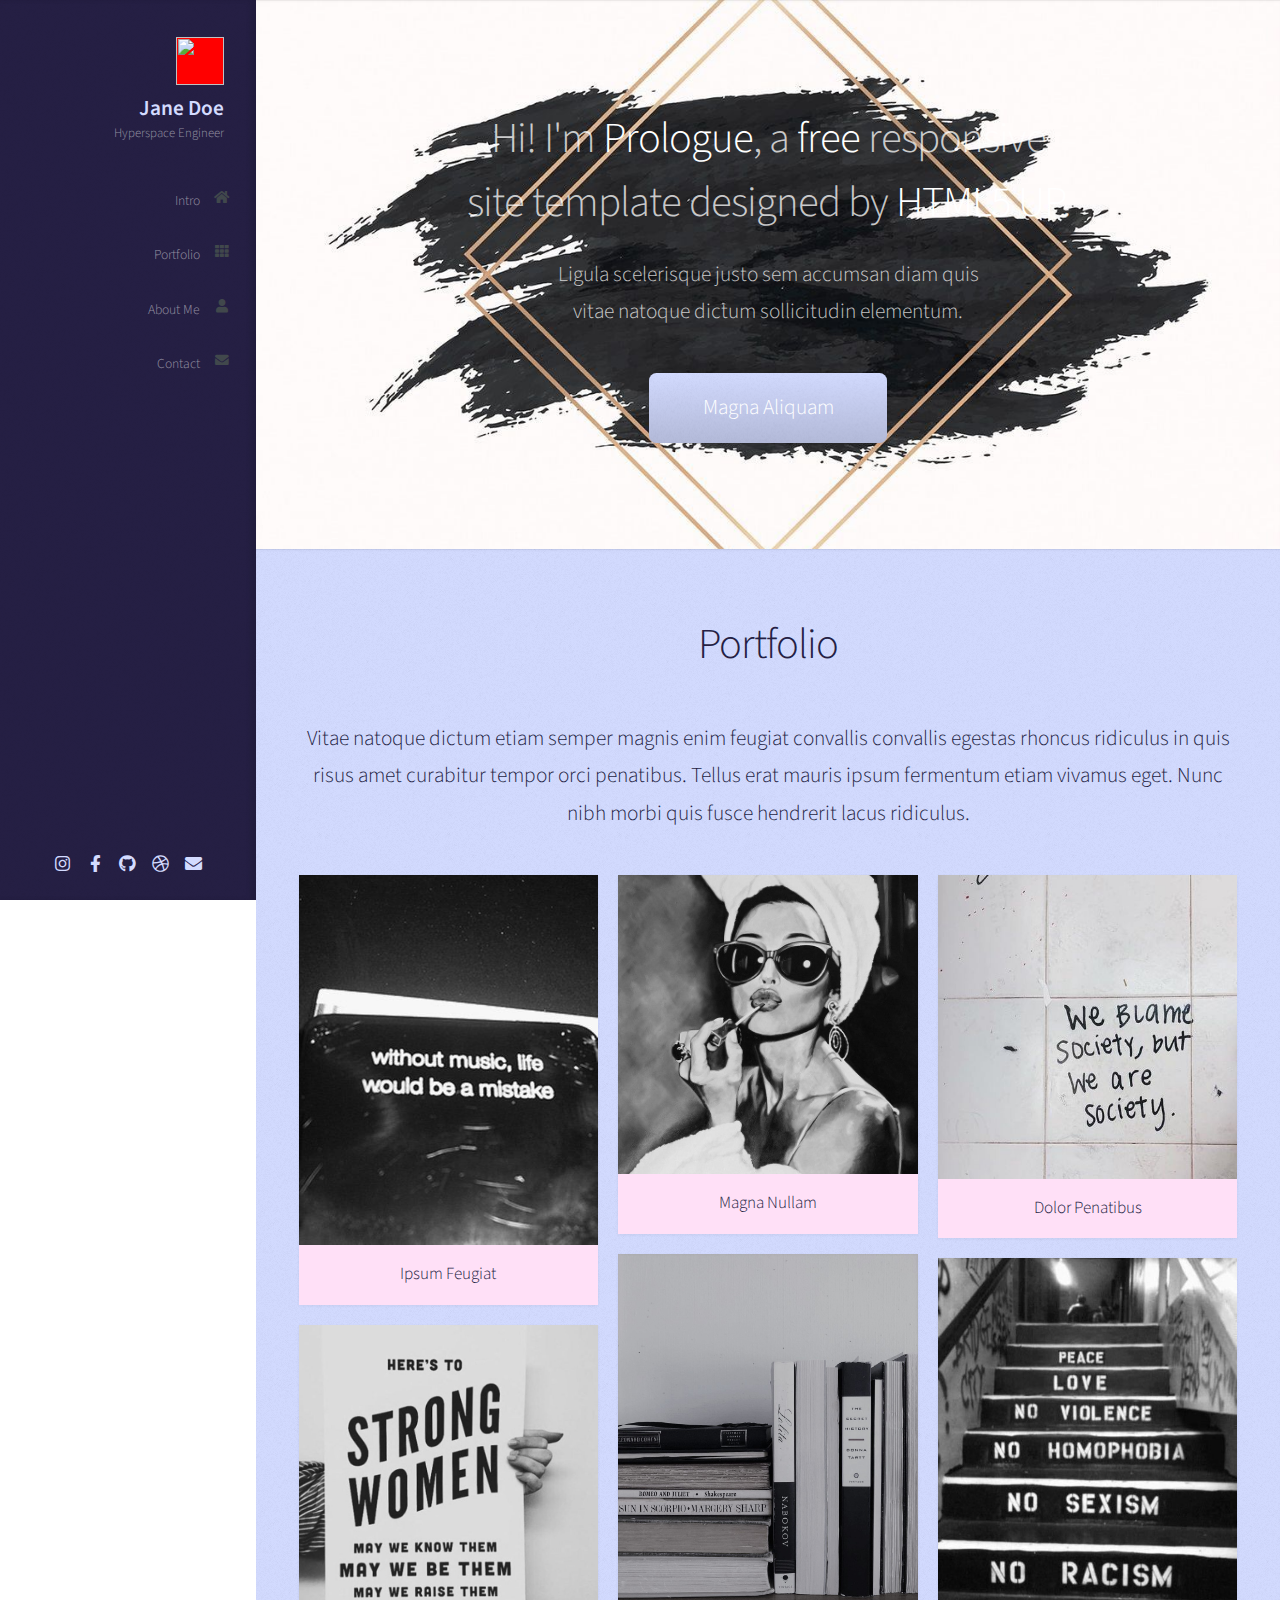
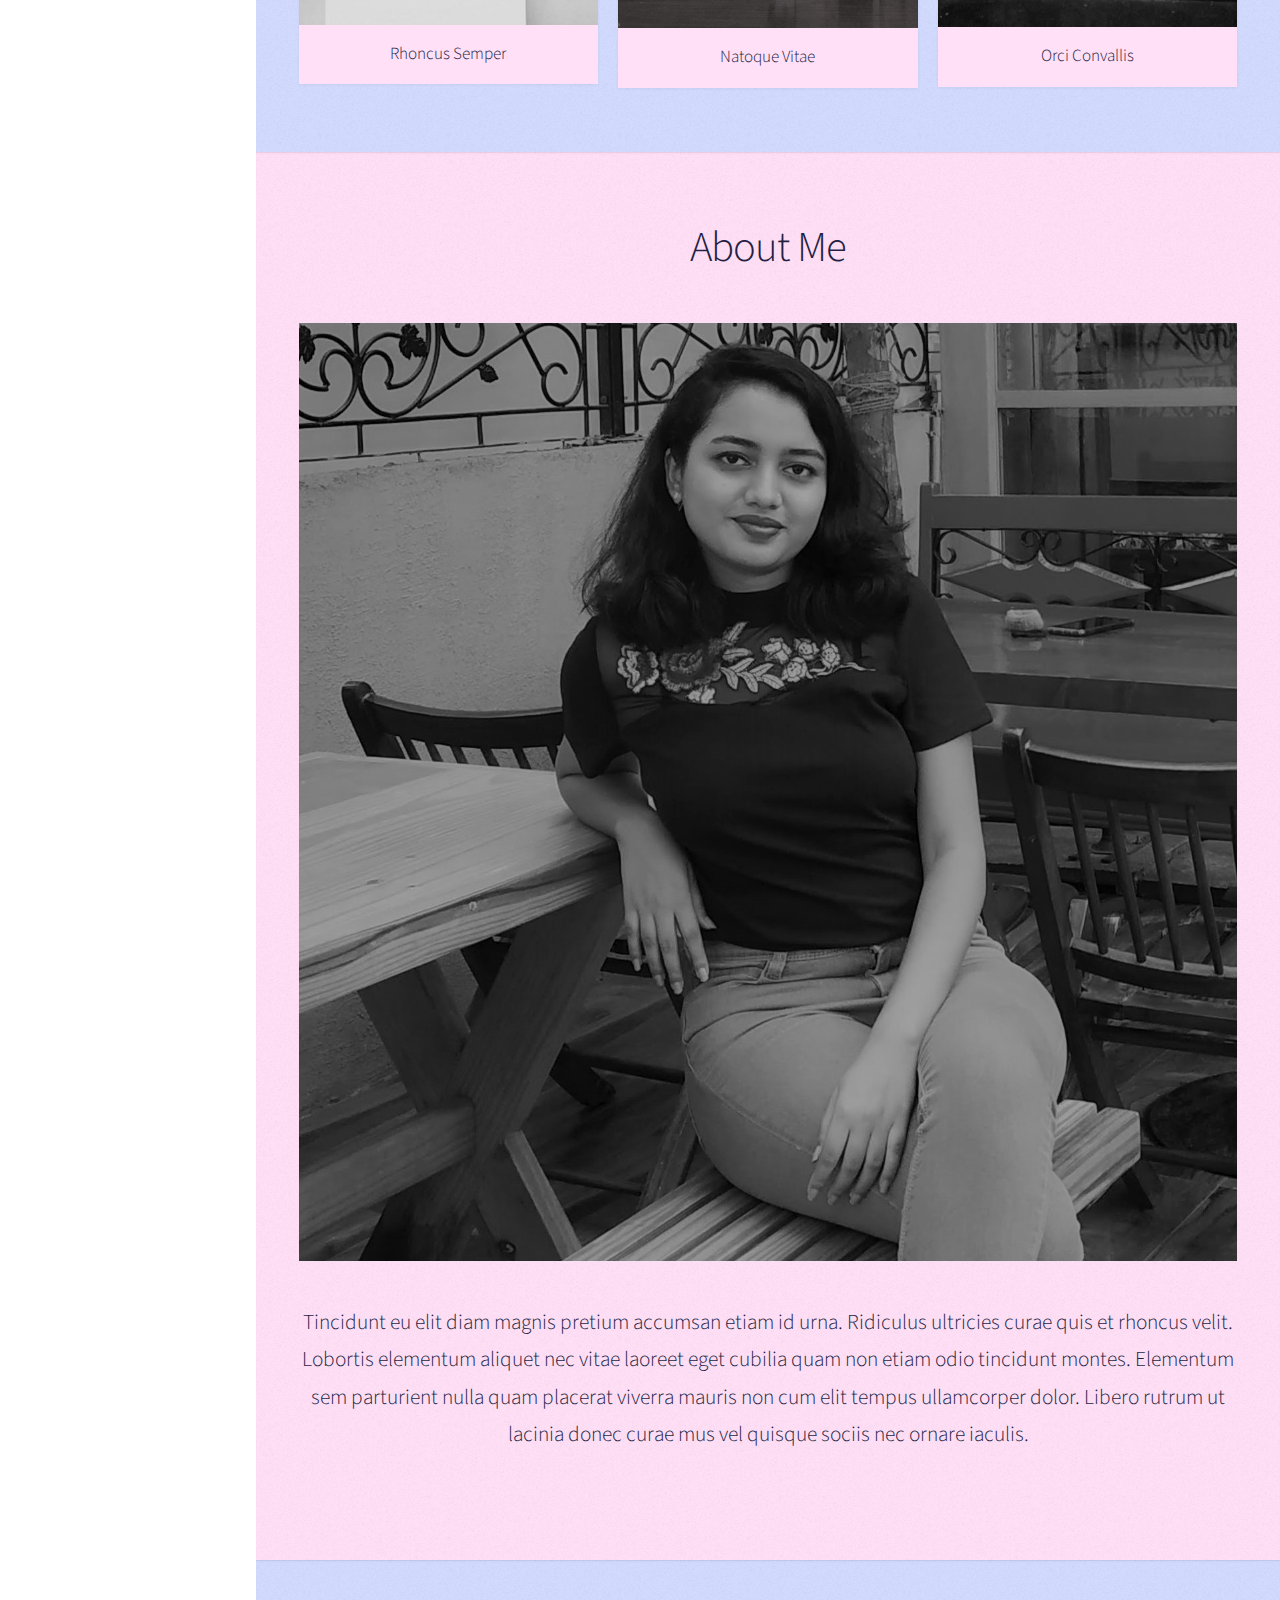
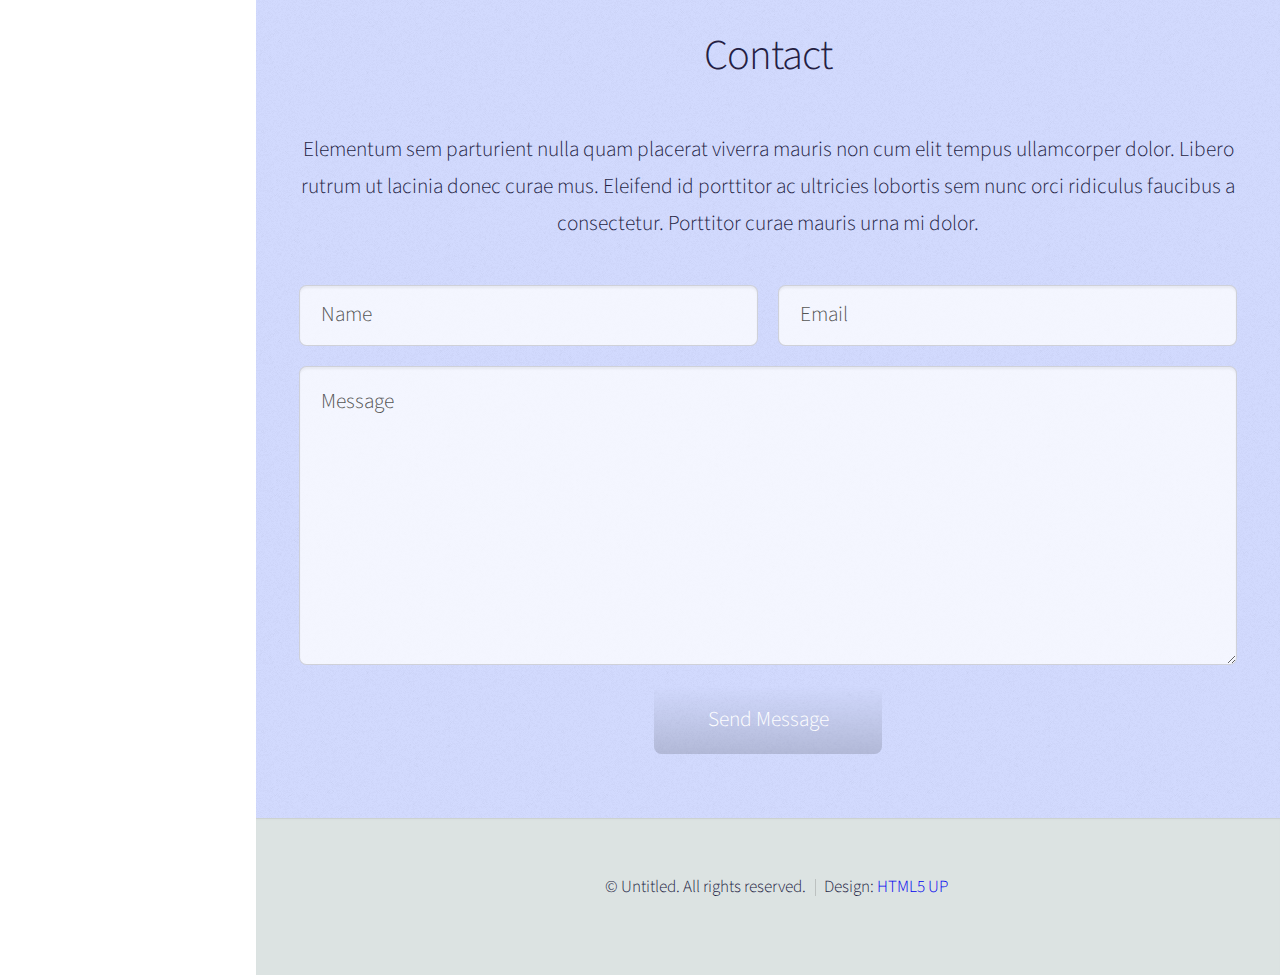
==== index.html @ 2d0b9a4b "first commit" ====
<!DOCTYPE HTML>
<!--
	Prologue by HTML5 UP
	html5up.net | @ajlkn
	Free for personal and commercial use under the CCA 3.0 license (html5up.net/license)
-->
<html>
	<head>
		<title>Prologue by HTML5 UP</title>
		<meta charset="utf-8" />
		<meta name="viewport" content="width=device-width, initial-scale=1, user-scalable=no" />
		<link rel="stylesheet" href="assets/css/main.css" />
	</head>
	<body class="is-preload">

		<!-- Header -->
			<div id="header">

				<div class="top">

					<!-- Logo -->
						<div id="logo">
							<span class="image avatar48"><img src="images/avatar.jpg" alt="" /></span>
							<h1 id="title">Jane Doe</h1>
							<p>Hyperspace Engineer</p>
						</div>

					<!-- Nav -->
						<nav id="nav">
							<ul>
								<li><a href="#top" id="top-link"><span class="icon solid fa-home">Intro</span></a></li>
								<li><a href="#portfolio" id="portfolio-link"><span class="icon solid fa-th">Portfolio</span></a></li>
								<li><a href="#about" id="about-link"><span class="icon solid fa-user">About Me</span></a></li>
								<li><a href="#contact" id="contact-link"><span class="icon solid fa-envelope">Contact</span></a></li>
							</ul>
						</nav>

				</div>

				<div class="bottom">

					<!-- Social Icons -->
						<ul class="icons">
							<li><a href="#" class="icon brands fa-instagram"><span class="label">Instagram</span></a></li>
							<li><a href="#" class="icon brands fa-facebook-f"><span class="label">Facebook</span></a></li>
							<li><a href="#" class="icon brands fa-github"><span class="label">Github</span></a></li>
							<li><a href="#" class="icon brands fa-dribbble"><span class="label">Dribbble</span></a></li>
							<li><a href="#" class="icon solid fa-envelope"><span class="label">Email</span></a></li>
						</ul>

				</div>

			</div>

		<!-- Main -->
			<div id="main">

				<!-- Intro -->
					<section id="top" class="one dark cover">
						<div class="container">

							<header>
								<h2 class="alt">Hi! I'm <strong>Prologue</strong>, a <a href="http://html5up.net/license">free</a> responsive<br />
								site template designed by <a href="http://html5up.net">HTML5 UP</a>.</h2>
								<p>Ligula scelerisque justo sem accumsan diam quis<br />
								vitae natoque dictum sollicitudin elementum.</p>
							</header>

							<footer>
								<a href="#portfolio" class="button scrolly">Magna Aliquam</a>
							</footer>

						</div>
					</section>

				<!-- Portfolio -->
					<section id="portfolio" class="two">
						<div class="container">

							<header>
								<h2>Portfolio</h2>
							</header>

							<p>Vitae natoque dictum etiam semper magnis enim feugiat convallis convallis
							egestas rhoncus ridiculus in quis risus amet curabitur tempor orci penatibus.
							Tellus erat mauris ipsum fermentum etiam vivamus eget. Nunc nibh morbi quis
							fusce hendrerit lacus ridiculus.</p>

							<div class="row">
								<div class="col-4 col-12-mobile">
									<article class="item">
										<a href="#" class="image fit"><img src="images/pic02.jpg" alt="" /></a>
										<header>
											<h3>Ipsum Feugiat</h3>
										</header>
									</article>
									<article class="item">
										<a href="#" class="image fit"><img src="images/pic03.jpg" alt="" /></a>
										<header>
											<h3>Rhoncus Semper</h3>
										</header>
									</article>
								</div>
								<div class="col-4 col-12-mobile">
									<article class="item">
										<a href="#" class="image fit"><img src="images/pic04.jpg" alt="" /></a>
										<header>
											<h3>Magna Nullam</h3>
										</header>
									</article>
									<article class="item">
										<a href="#" class="image fit"><img src="images/pic05.jpg" alt="" /></a>
										<header>
											<h3>Natoque Vitae</h3>
										</header>
									</article>
								</div>
								<div class="col-4 col-12-mobile">
									<article class="item">
										<a href="#" class="image fit"><img src="images/pic06.jpg" alt="" /></a>
										<header>
											<h3>Dolor Penatibus</h3>
										</header>
									</article>
									<article class="item">
										<a href="#" class="image fit"><img src="images/pic07.jpg" alt="" /></a>
										<header>
											<h3>Orci Convallis</h3>
										</header>
									</article>
								</div>
							</div>

						</div>
					</section>

				<!-- About Me -->
					<section id="about" class="three">
						<div class="container">

							<header>
								<h2>About Me</h2>
							</header>

							<a href="#" class="image featured"><img src="images/pic08.jpg" alt="" /></a>

							<p>Tincidunt eu elit diam magnis pretium accumsan etiam id urna. Ridiculus
							ultricies curae quis et rhoncus velit. Lobortis elementum aliquet nec vitae
							laoreet eget cubilia quam non etiam odio tincidunt montes. Elementum sem
							parturient nulla quam placerat viverra mauris non cum elit tempus ullamcorper
							dolor. Libero rutrum ut lacinia donec curae mus vel quisque sociis nec
							ornare iaculis.</p>

						</div>
					</section>

				<!-- Contact -->
					<section id="contact" class="four">
						<div class="container">

							<header>
								<h2>Contact</h2>
							</header>

							<p>Elementum sem parturient nulla quam placerat viverra
							mauris non cum elit tempus ullamcorper dolor. Libero rutrum ut lacinia
							donec curae mus. Eleifend id porttitor ac ultricies lobortis sem nunc
							orci ridiculus faucibus a consectetur. Porttitor curae mauris urna mi dolor.</p>

							<form method="post" action="#">
								<div class="row">
									<div class="col-6 col-12-mobile"><input type="text" name="name" placeholder="Name" /></div>
									<div class="col-6 col-12-mobile"><input type="text" name="email" placeholder="Email" /></div>
									<div class="col-12">
										<textarea name="message" placeholder="Message"></textarea>
									</div>
									<div class="col-12">
										<input type="submit" value="Send Message" />
									</div>
								</div>
							</form>

						</div>
					</section>

			</div>

		<!-- Footer -->
			<div id="footer">

				<!-- Copyright -->
					<ul class="copyright">
						<li>&copy; Untitled. All rights reserved.</li><li>Design: <a href="http://html5up.net">HTML5 UP</a></li>
					</ul>

			</div>

		<!-- Scripts -->
			<script src="assets/js/jquery.min.js"></script>
			<script src="assets/js/jquery.scrolly.min.js"></script>
			<script src="assets/js/jquery.scrollex.min.js"></script>
			<script src="assets/js/browser.min.js"></script>
			<script src="assets/js/breakpoints.min.js"></script>
			<script src="assets/js/util.js"></script>
			<script src="assets/js/main.js"></script>

	</body>
</html>
---- assets/css/main.css ----
@import url("fontawesome-all.min.css");
@import url("https://fonts.googleapis.com/css?family=Source+Sans+Pro:300,300italic,400,600");
html, body, div, span, applet, object, iframe, h1, h2, h3, h4, h5, h6, p, blockquote, pre, a, abbr, acronym, address, big, cite, code, del, dfn, em, img, ins, kbd, q, s, samp, small, strike, strong, sub, sup, tt, var, b, u, i, center, dl, dt, dd, ol, ul, li, fieldset, form, label, legend, table, caption, tbody, tfoot, thead, tr, th, td, article, aside, canvas, details, embed, figure, figcaption, footer, header, hgroup, menu, nav, output, ruby, section, summary, time, mark, audio, video {
	margin: 0;
	padding: 0;
	border: 0;
	font-size: 100%;
	font: inherit;
	vertical-align: baseline;
}

article, aside, details, figcaption, figure, footer, header, hgroup, menu, nav, section {
	display: block;
}

a:any-link{
	text-decoration: none;
}

body {
	line-height: 1;
}

ol, ul {
	list-style: none;
}

blockquote, q {
	quotes: none;
}

blockquote:before, blockquote:after, q:before, q:after {
	content: '';
	content: none;
}

table {
	border-collapse: collapse;
	border-spacing: 0;
}

body {
	-webkit-text-size-adjust: none;
}

mark {
	background-color: transparent;
	color: inherit;
}

input::-moz-focus-inner {
	border: 0;
	padding: 0;
}

input, select, textarea {
	-moz-appearance: none;
	-webkit-appearance: none;
	-ms-appearance: none;
	appearance: none;
}

/* Basic */

html {
	box-sizing: border-box;
}

*, *:before, *:after {
	box-sizing: inherit;
}

body {
	background: #fff;
	font-family: 'Source Sans Pro', sans-serif;
	font-size: 19pt;
	font-weight: 300;
	line-height: 1.75em;
	color: #251f44;
}

body.is-preload *, body.is-preload *:before, body.is-preload *:after {
	-moz-animation: none !important;
	-webkit-animation: none !important;
	-ms-animation: none !important;
	animation: none !important;
	-moz-transition: none !important;
	-webkit-transition: none !important;
	-ms-transition: none !important;
	transition: none !important;
}

input, textarea, select {
	font-family: 'Source Sans Pro', sans-serif;
	font-size: 19pt;
	font-weight: 300;
	line-height: 1.75em;
	color: #251f44;
}

h1, h2, h3, h4, h5, h6 {
	font-weight: 300;
	color: #251f44;
	line-height: 1.5em;
}

h1 a, h2 a, h3 a, h4 a, h5 a, h6 a{
	color: inherit;
	text-decoration: none;
}

h1 a strong, h2 a strong, h3 a strong, h4 a strong, h5 a strong, h6 a strong {
	color: #251f44;
}

h2 {
	font-size: 2em;
	letter-spacing: -1px;
}

h2.alt {
	color: #251f44;
}

h2.alt strong {
	color: #251f44;
}

h3 {
	font-size: 1.5em;
}

header {
	margin: 0 0 2em 0;
}

header>p {
	margin: 1em 0 0 0;
}

footer {
	margin: 2em 0 0 0;
}

strong, b {
	font-weight: 300;
	color: #251f44;
}

em, i {
	font-style: italic;
}


a:hover {
	color: #fe91ca;
	border-bottom-color: rgba(255, 255, 255, 0);
}

sub {
	position: relative;
	top: 0.5em;
	font-size: 0.8em;
}

sup {
	position: relative;
	top: -0.5em;
	font-size: 0.8em;
}

hr {
	border: 0;
	border-top: solid 1px #ddd;
}

blockquote {
	border-left: solid 0.5em #ddd;
	padding: 1em 0 1em 2em;
	font-style: italic;
}

p, ul, ol, dl, table {
	margin-bottom: 2em;
}

br.clear {
	clear: both;
}

/* Container */

.container {
	margin: 0 auto;
	max-width: 100%;
	width: 1400px;
}

@media screen and (min-width: 961px) and (max-width: 1880px) {
	.container {
		width: 1200px;
	}
}

@media screen and (min-width: 961px) and (max-width: 1620px) {
	.container {
		width: 960px;
	}
}

@media screen and (min-width: 961px) and (max-width: 1320px) {
	.container {
		width: 100%;
	}
}

@media screen and (max-width: 960px) {
	.container {
		width: 100%;
	}
}

@media screen and (max-width: 736px) {
	.container {
		width: 100%;
	}
}

/* Row */

.row {
	display: flex;
	flex-wrap: wrap;
	box-sizing: border-box;
	align-items: stretch;
}

.row>* {
	box-sizing: border-box;
}

.row.gtr-uniform>*> :last-child {
	margin-bottom: 0;
}

.row.aln-left {
	justify-content: flex-start;
}

.row.aln-center {
	justify-content: center;
}

.row.aln-right {
	justify-content: flex-end;
}

.row.aln-top {
	align-items: flex-start;
}

.row.aln-middle {
	align-items: center;
}

.row.aln-bottom {
	align-items: flex-end;
}

.row>.imp {
	order: -1;
}

.row>.col-1 {
	width: 8.33333%;
}

.row>.off-1 {
	margin-left: 8.33333%;
}

.row>.col-2 {
	width: 16.66667%;
}

.row>.off-2 {
	margin-left: 16.66667%;
}

.row>.col-3 {
	width: 25%;
}

.row>.off-3 {
	margin-left: 25%;
}

.row>.col-4 {
	width: 33.33333%;
}

.row>.off-4 {
	margin-left: 33.33333%;
}

.row>.col-5 {
	width: 41.66667%;
}

.row>.off-5 {
	margin-left: 41.66667%;
}

.row>.col-6 {
	width: 50%;
}

.row>.off-6 {
	margin-left: 50%;
}

.row>.col-7 {
	width: 58.33333%;
}

.row>.off-7 {
	margin-left: 58.33333%;
}

.row>.col-8 {
	width: 66.66667%;
}

.row>.off-8 {
	margin-left: 66.66667%;
}

.row>.col-9 {
	width: 75%;
}

.row>.off-9 {
	margin-left: 75%;
}

.row>.col-10 {
	width: 83.33333%;
}

.row>.off-10 {
	margin-left: 83.33333%;
}

.row>.col-11 {
	width: 91.66667%;
}

.row>.off-11 {
	margin-left: 91.66667%;
}

.row>.col-12 {
	width: 100%;
}

.row>.off-12 {
	margin-left: 100%;
}

.row.gtr-0 {
	margin-top: 0px;
	margin-left: 0px;
}

.row.gtr-0>* {
	padding: 0px 0 0 0px;
}

.row.gtr-0.gtr-uniform {
	margin-top: 0px;
}

.row.gtr-0.gtr-uniform>* {
	padding-top: 0px;
}

.row.gtr-25 {
	margin-top: -10px;
	margin-left: -10px;
}

.row.gtr-25>* {
	padding: 10px 0 0 10px;
}

.row.gtr-25.gtr-uniform {
	margin-top: -10px;
}

.row.gtr-25.gtr-uniform>* {
	padding-top: 10px;
}

.row.gtr-50 {
	margin-top: -20px;
	margin-left: -20px;
}

.row.gtr-50>* {
	padding: 20px 0 0 20px;
}

.row.gtr-50.gtr-uniform {
	margin-top: -20px;
}

.row.gtr-50.gtr-uniform>* {
	padding-top: 20px;
}

.row {
	margin-top: -40px;
	margin-left: -40px;
}

.row>* {
	padding: 40px 0 0 40px;
}

.row.gtr-uniform {
	margin-top: -40px;
}

.row.gtr-uniform>* {
	padding-top: 40px;
}

.row.gtr-150 {
	margin-top: -60px;
	margin-left: -60px;
}

.row.gtr-150>* {
	padding: 60px 0 0 60px;
}

.row.gtr-150.gtr-uniform {
	margin-top: -60px;
}

.row.gtr-150.gtr-uniform>* {
	padding-top: 60px;
}

.row.gtr-200 {
	margin-top: -80px;
	margin-left: -80px;
}

.row.gtr-200>* {
	padding: 80px 0 0 80px;
}

.row.gtr-200.gtr-uniform {
	margin-top: -80px;
}

.row.gtr-200.gtr-uniform>* {
	padding-top: 80px;
}

@media screen and (min-width: 961px) and (max-width: 1880px) {
	.row {
		display: flex;
		flex-wrap: wrap;
		box-sizing: border-box;
		align-items: stretch;
	}
	.row>* {
		box-sizing: border-box;
	}
	.row.gtr-uniform>*> :last-child {
		margin-bottom: 0;
	}
	.row.aln-left {
		justify-content: flex-start;
	}
	.row.aln-center {
		justify-content: center;
	}
	.row.aln-right {
		justify-content: flex-end;
	}
	.row.aln-top {
		align-items: flex-start;
	}
	.row.aln-middle {
		align-items: center;
	}
	.row.aln-bottom {
		align-items: flex-end;
	}
	.row>.imp-wide {
		order: -1;
	}
	.row>.col-1-wide {
		width: 8.33333%;
	}
	.row>.off-1-wide {
		margin-left: 8.33333%;
	}
	.row>.col-2-wide {
		width: 16.66667%;
	}
	.row>.off-2-wide {
		margin-left: 16.66667%;
	}
	.row>.col-3-wide {
		width: 25%;
	}
	.row>.off-3-wide {
		margin-left: 25%;
	}
	.row>.col-4-wide {
		width: 33.33333%;
	}
	.row>.off-4-wide {
		margin-left: 33.33333%;
	}
	.row>.col-5-wide {
		width: 41.66667%;
	}
	.row>.off-5-wide {
		margin-left: 41.66667%;
	}
	.row>.col-6-wide {
		width: 50%;
	}
	.row>.off-6-wide {
		margin-left: 50%;
	}
	.row>.col-7-wide {
		width: 58.33333%;
	}
	.row>.off-7-wide {
		margin-left: 58.33333%;
	}
	.row>.col-8-wide {
		width: 66.66667%;
	}
	.row>.off-8-wide {
		margin-left: 66.66667%;
	}
	.row>.col-9-wide {
		width: 75%;
	}
	.row>.off-9-wide {
		margin-left: 75%;
	}
	.row>.col-10-wide {
		width: 83.33333%;
	}
	.row>.off-10-wide {
		margin-left: 83.33333%;
	}
	.row>.col-11-wide {
		width: 91.66667%;
	}
	.row>.off-11-wide {
		margin-left: 91.66667%;
	}
	.row>.col-12-wide {
		width: 100%;
	}
	.row>.off-12-wide {
		margin-left: 100%;
	}
	.row.gtr-0 {
		margin-top: 0px;
		margin-left: 0px;
	}
	.row.gtr-0>* {
		padding: 0px 0 0 0px;
	}
	.row.gtr-0.gtr-uniform {
		margin-top: 0px;
	}
	.row.gtr-0.gtr-uniform>* {
		padding-top: 0px;
	}
	.row.gtr-25 {
		margin-top: -10px;
		margin-left: -10px;
	}
	.row.gtr-25>* {
		padding: 10px 0 0 10px;
	}
	.row.gtr-25.gtr-uniform {
		margin-top: -10px;
	}
	.row.gtr-25.gtr-uniform>* {
		padding-top: 10px;
	}
	.row.gtr-50 {
		margin-top: -20px;
		margin-left: -20px;
	}
	.row.gtr-50>* {
		padding: 20px 0 0 20px;
	}
	.row.gtr-50.gtr-uniform {
		margin-top: -20px;
	}
	.row.gtr-50.gtr-uniform>* {
		padding-top: 20px;
	}
	.row {
		margin-top: -40px;
		margin-left: -40px;
	}
	.row>* {
		padding: 40px 0 0 40px;
	}
	.row.gtr-uniform {
		margin-top: -40px;
	}
	.row.gtr-uniform>* {
		padding-top: 40px;
	}
	.row.gtr-150 {
		margin-top: -60px;
		margin-left: -60px;
	}
	.row.gtr-150>* {
		padding: 60px 0 0 60px;
	}
	.row.gtr-150.gtr-uniform {
		margin-top: -60px;
	}
	.row.gtr-150.gtr-uniform>* {
		padding-top: 60px;
	}
	.row.gtr-200 {
		margin-top: -80px;
		margin-left: -80px;
	}
	.row.gtr-200>* {
		padding: 80px 0 0 80px;
	}
	.row.gtr-200.gtr-uniform {
		margin-top: -80px;
	}
	.row.gtr-200.gtr-uniform>* {
		padding-top: 80px;
	}
}

@media screen and (min-width: 961px) and (max-width: 1620px) {
	.row {
		display: flex;
		flex-wrap: wrap;
		box-sizing: border-box;
		align-items: stretch;
	}
	.row>* {
		box-sizing: border-box;
	}
	.row.gtr-uniform>*> :last-child {
		margin-bottom: 0;
	}
	.row.aln-left {
		justify-content: flex-start;
	}
	.row.aln-center {
		justify-content: center;
	}
	.row.aln-right {
		justify-content: flex-end;
	}
	.row.aln-top {
		align-items: flex-start;
	}
	.row.aln-middle {
		align-items: center;
	}
	.row.aln-bottom {
		align-items: flex-end;
	}
	.row>.imp-normal {
		order: -1;
	}
	.row>.col-1-normal {
		width: 8.33333%;
	}
	.row>.off-1-normal {
		margin-left: 8.33333%;
	}
	.row>.col-2-normal {
		width: 16.66667%;
	}
	.row>.off-2-normal {
		margin-left: 16.66667%;
	}
	.row>.col-3-normal {
		width: 25%;
	}
	.row>.off-3-normal {
		margin-left: 25%;
	}
	.row>.col-4-normal {
		width: 33.33333%;
	}
	.row>.off-4-normal {
		margin-left: 33.33333%;
	}
	.row>.col-5-normal {
		width: 41.66667%;
	}
	.row>.off-5-normal {
		margin-left: 41.66667%;
	}
	.row>.col-6-normal {
		width: 50%;
	}
	.row>.off-6-normal {
		margin-left: 50%;
	}
	.row>.col-7-normal {
		width: 58.33333%;
	}
	.row>.off-7-normal {
		margin-left: 58.33333%;
	}
	.row>.col-8-normal {
		width: 66.66667%;
	}
	.row>.off-8-normal {
		margin-left: 66.66667%;
	}
	.row>.col-9-normal {
		width: 75%;
	}
	.row>.off-9-normal {
		margin-left: 75%;
	}
	.row>.col-10-normal {
		width: 83.33333%;
	}
	.row>.off-10-normal {
		margin-left: 83.33333%;
	}
	.row>.col-11-normal {
		width: 91.66667%;
	}
	.row>.off-11-normal {
		margin-left: 91.66667%;
	}
	.row>.col-12-normal {
		width: 100%;
	}
	.row>.off-12-normal {
		margin-left: 100%;
	}
	.row.gtr-0 {
		margin-top: 0px;
		margin-left: 0px;
	}
	.row.gtr-0>* {
		padding: 0px 0 0 0px;
	}
	.row.gtr-0.gtr-uniform {
		margin-top: 0px;
	}
	.row.gtr-0.gtr-uniform>* {
		padding-top: 0px;
	}
	.row.gtr-25 {
		margin-top: -10px;
		margin-left: -10px;
	}
	.row.gtr-25>* {
		padding: 10px 0 0 10px;
	}
	.row.gtr-25.gtr-uniform {
		margin-top: -10px;
	}
	.row.gtr-25.gtr-uniform>* {
		padding-top: 10px;
	}
	.row.gtr-50 {
		margin-top: -20px;
		margin-left: -20px;
	}
	.row.gtr-50>* {
		padding: 20px 0 0 20px;
	}
	.row.gtr-50.gtr-uniform {
		margin-top: -20px;
	}
	.row.gtr-50.gtr-uniform>* {
		padding-top: 20px;
	}
	.row {
		margin-top: -40px;
		margin-left: -40px;
	}
	.row>* {
		padding: 40px 0 0 40px;
	}
	.row.gtr-uniform {
		margin-top: -40px;
	}
	.row.gtr-uniform>* {
		padding-top: 40px;
	}
	.row.gtr-150 {
		margin-top: -60px;
		margin-left: -60px;
	}
	.row.gtr-150>* {
		padding: 60px 0 0 60px;
	}
	.row.gtr-150.gtr-uniform {
		margin-top: -60px;
	}
	.row.gtr-150.gtr-uniform>* {
		padding-top: 60px;
	}
	.row.gtr-200 {
		margin-top: -80px;
		margin-left: -80px;
	}
	.row.gtr-200>* {
		padding: 80px 0 0 80px;
	}
	.row.gtr-200.gtr-uniform {
		margin-top: -80px;
	}
	.row.gtr-200.gtr-uniform>* {
		padding-top: 80px;
	}
}

@media screen and (min-width: 961px) and (max-width: 1320px) {
	.row {
		display: flex;
		flex-wrap: wrap;
		box-sizing: border-box;
		align-items: stretch;
	}
	.row>* {
		box-sizing: border-box;
	}
	.row.gtr-uniform>*> :last-child {
		margin-bottom: 0;
	}
	.row.aln-left {
		justify-content: flex-start;
	}
	.row.aln-center {
		justify-content: center;
	}
	.row.aln-right {
		justify-content: flex-end;
	}
	.row.aln-top {
		align-items: flex-start;
	}
	.row.aln-middle {
		align-items: center;
	}
	.row.aln-bottom {
		align-items: flex-end;
	}
	.row>.imp-narrow {
		order: -1;
	}
	.row>.col-1-narrow {
		width: 8.33333%;
	}
	.row>.off-1-narrow {
		margin-left: 8.33333%;
	}
	.row>.col-2-narrow {
		width: 16.66667%;
	}
	.row>.off-2-narrow {
		margin-left: 16.66667%;
	}
	.row>.col-3-narrow {
		width: 25%;
	}
	.row>.off-3-narrow {
		margin-left: 25%;
	}
	.row>.col-4-narrow {
		width: 33.33333%;
	}
	.row>.off-4-narrow {
		margin-left: 33.33333%;
	}
	.row>.col-5-narrow {
		width: 41.66667%;
	}
	.row>.off-5-narrow {
		margin-left: 41.66667%;
	}
	.row>.col-6-narrow {
		width: 50%;
	}
	.row>.off-6-narrow {
		margin-left: 50%;
	}
	.row>.col-7-narrow {
		width: 58.33333%;
	}
	.row>.off-7-narrow {
		margin-left: 58.33333%;
	}
	.row>.col-8-narrow {
		width: 66.66667%;
	}
	.row>.off-8-narrow {
		margin-left: 66.66667%;
	}
	.row>.col-9-narrow {
		width: 75%;
	}
	.row>.off-9-narrow {
		margin-left: 75%;
	}
	.row>.col-10-narrow {
		width: 83.33333%;
	}
	.row>.off-10-narrow {
		margin-left: 83.33333%;
	}
	.row>.col-11-narrow {
		width: 91.66667%;
	}
	.row>.off-11-narrow {
		margin-left: 91.66667%;
	}
	.row>.col-12-narrow {
		width: 100%;
	}
	.row>.off-12-narrow {
		margin-left: 100%;
	}
	.row.gtr-0 {
		margin-top: 0px;
		margin-left: 0px;
	}
	.row.gtr-0>* {
		padding: 0px 0 0 0px;
	}
	.row.gtr-0.gtr-uniform {
		margin-top: 0px;
	}
	.row.gtr-0.gtr-uniform>* {
		padding-top: 0px;
	}
	.row.gtr-25 {
		margin-top: -5px;
		margin-left: -5px;
	}
	.row.gtr-25>* {
		padding: 5px 0 0 5px;
	}
	.row.gtr-25.gtr-uniform {
		margin-top: -5px;
	}
	.row.gtr-25.gtr-uniform>* {
		padding-top: 5px;
	}
	.row.gtr-50 {
		margin-top: -10px;
		margin-left: -10px;
	}
	.row.gtr-50>* {
		padding: 10px 0 0 10px;
	}
	.row.gtr-50.gtr-uniform {
		margin-top: -10px;
	}
	.row.gtr-50.gtr-uniform>* {
		padding-top: 10px;
	}
	.row {
		margin-top: -20px;
		margin-left: -20px;
	}
	.row>* {
		padding: 20px 0 0 20px;
	}
	.row.gtr-uniform {
		margin-top: -20px;
	}
	.row.gtr-uniform>* {
		padding-top: 20px;
	}
	.row.gtr-150 {
		margin-top: -30px;
		margin-left: -30px;
	}
	.row.gtr-150>* {
		padding: 30px 0 0 30px;
	}
	.row.gtr-150.gtr-uniform {
		margin-top: -30px;
	}
	.row.gtr-150.gtr-uniform>* {
		padding-top: 30px;
	}
	.row.gtr-200 {
		margin-top: -40px;
		margin-left: -40px;
	}
	.row.gtr-200>* {
		padding: 40px 0 0 40px;
	}
	.row.gtr-200.gtr-uniform {
		margin-top: -40px;
	}
	.row.gtr-200.gtr-uniform>* {
		padding-top: 40px;
	}
}

@media screen and (max-width: 960px) {
	.row {
		display: flex;
		flex-wrap: wrap;
		box-sizing: border-box;
		align-items: stretch;
	}
	.row>* {
		box-sizing: border-box;
	}
	.row.gtr-uniform>*> :last-child {
		margin-bottom: 0;
	}
	.row.aln-left {
		justify-content: flex-start;
	}
	.row.aln-center {
		justify-content: center;
	}
	.row.aln-right {
		justify-content: flex-end;
	}
	.row.aln-top {
		align-items: flex-start;
	}
	.row.aln-middle {
		align-items: center;
	}
	.row.aln-bottom {
		align-items: flex-end;
	}
	.row>.imp-narrower {
		order: -1;
	}
	.row>.col-1-narrower {
		width: 8.33333%;
	}
	.row>.off-1-narrower {
		margin-left: 8.33333%;
	}
	.row>.col-2-narrower {
		width: 16.66667%;
	}
	.row>.off-2-narrower {
		margin-left: 16.66667%;
	}
	.row>.col-3-narrower {
		width: 25%;
	}
	.row>.off-3-narrower {
		margin-left: 25%;
	}
	.row>.col-4-narrower {
		width: 33.33333%;
	}
	.row>.off-4-narrower {
		margin-left: 33.33333%;
	}
	.row>.col-5-narrower {
		width: 41.66667%;
	}
	.row>.off-5-narrower {
		margin-left: 41.66667%;
	}
	.row>.col-6-narrower {
		width: 50%;
	}
	.row>.off-6-narrower {
		margin-left: 50%;
	}
	.row>.col-7-narrower {
		width: 58.33333%;
	}
	.row>.off-7-narrower {
		margin-left: 58.33333%;
	}
	.row>.col-8-narrower {
		width: 66.66667%;
	}
	.row>.off-8-narrower {
		margin-left: 66.66667%;
	}
	.row>.col-9-narrower {
		width: 75%;
	}
	.row>.off-9-narrower {
		margin-left: 75%;
	}
	.row>.col-10-narrower {
		width: 83.33333%;
	}
	.row>.off-10-narrower {
		margin-left: 83.33333%;
	}
	.row>.col-11-narrower {
		width: 91.66667%;
	}
	.row>.off-11-narrower {
		margin-left: 91.66667%;
	}
	.row>.col-12-narrower {
		width: 100%;
	}
	.row>.off-12-narrower {
		margin-left: 100%;
	}
	.row.gtr-0 {
		margin-top: 0px;
		margin-left: 0px;
	}
	.row.gtr-0>* {
		padding: 0px 0 0 0px;
	}
	.row.gtr-0.gtr-uniform {
		margin-top: 0px;
	}
	.row.gtr-0.gtr-uniform>* {
		padding-top: 0px;
	}
	.row.gtr-25 {
		margin-top: -5px;
		margin-left: -5px;
	}
	.row.gtr-25>* {
		padding: 5px 0 0 5px;
	}
	.row.gtr-25.gtr-uniform {
		margin-top: -5px;
	}
	.row.gtr-25.gtr-uniform>* {
		padding-top: 5px;
	}
	.row.gtr-50 {
		margin-top: -10px;
		margin-left: -10px;
	}
	.row.gtr-50>* {
		padding: 10px 0 0 10px;
	}
	.row.gtr-50.gtr-uniform {
		margin-top: -10px;
	}
	.row.gtr-50.gtr-uniform>* {
		padding-top: 10px;
	}
	.row {
		margin-top: -20px;
		margin-left: -20px;
	}
	.row>* {
		padding: 20px 0 0 20px;
	}
	.row.gtr-uniform {
		margin-top: -20px;
	}
	.row.gtr-uniform>* {
		padding-top: 20px;
	}
	.row.gtr-150 {
		margin-top: -30px;
		margin-left: -30px;
	}
	.row.gtr-150>* {
		padding: 30px 0 0 30px;
	}
	.row.gtr-150.gtr-uniform {
		margin-top: -30px;
	}
	.row.gtr-150.gtr-uniform>* {
		padding-top: 30px;
	}
	.row.gtr-200 {
		margin-top: -40px;
		margin-left: -40px;
	}
	.row.gtr-200>* {
		padding: 40px 0 0 40px;
	}
	.row.gtr-200.gtr-uniform {
		margin-top: -40px;
	}
	.row.gtr-200.gtr-uniform>* {
		padding-top: 40px;
	}
}

@media screen and (max-width: 736px) {
	.row {
		display: flex;
		flex-wrap: wrap;
		box-sizing: border-box;
		align-items: stretch;
	}
	.row>* {
		box-sizing: border-box;
	}
	.row.gtr-uniform>*> :last-child {
		margin-bottom: 0;
	}
	.row.aln-left {
		justify-content: flex-start;
	}
	.row.aln-center {
		justify-content: center;
	}
	.row.aln-right {
		justify-content: flex-end;
	}
	.row.aln-top {
		align-items: flex-start;
	}
	.row.aln-middle {
		align-items: center;
	}
	.row.aln-bottom {
		align-items: flex-end;
	}
	.row>.imp-mobile {
		order: -1;
	}
	.row>.col-1-mobile {
		width: 8.33333%;
	}
	.row>.off-1-mobile {
		margin-left: 8.33333%;
	}
	.row>.col-2-mobile {
		width: 16.66667%;
	}
	.row>.off-2-mobile {
		margin-left: 16.66667%;
	}
	.row>.col-3-mobile {
		width: 25%;
	}
	.row>.off-3-mobile {
		margin-left: 25%;
	}
	.row>.col-4-mobile {
		width: 33.33333%;
	}
	.row>.off-4-mobile {
		margin-left: 33.33333%;
	}
	.row>.col-5-mobile {
		width: 41.66667%;
	}
	.row>.off-5-mobile {
		margin-left: 41.66667%;
	}
	.row>.col-6-mobile {
		width: 50%;
	}
	.row>.off-6-mobile {
		margin-left: 50%;
	}
	.row>.col-7-mobile {
		width: 58.33333%;
	}
	.row>.off-7-mobile {
		margin-left: 58.33333%;
	}
	.row>.col-8-mobile {
		width: 66.66667%;
	}
	.row>.off-8-mobile {
		margin-left: 66.66667%;
	}
	.row>.col-9-mobile {
		width: 75%;
	}
	.row>.off-9-mobile {
		margin-left: 75%;
	}
	.row>.col-10-mobile {
		width: 83.33333%;
	}
	.row>.off-10-mobile {
		margin-left: 83.33333%;
	}
	.row>.col-11-mobile {
		width: 91.66667%;
	}
	.row>.off-11-mobile {
		margin-left: 91.66667%;
	}
	.row>.col-12-mobile {
		width: 100%;
	}
	.row>.off-12-mobile {
		margin-left: 100%;
	}
	.row.gtr-0 {
		margin-top: 0px;
		margin-left: 0px;
	}
	.row.gtr-0>* {
		padding: 0px 0 0 0px;
	}
	.row.gtr-0.gtr-uniform {
		margin-top: 0px;
	}
	.row.gtr-0.gtr-uniform>* {
		padding-top: 0px;
	}
	.row.gtr-25 {
		margin-top: -5px;
		margin-left: -5px;
	}
	.row.gtr-25>* {
		padding: 5px 0 0 5px;
	}
	.row.gtr-25.gtr-uniform {
		margin-top: -5px;
	}
	.row.gtr-25.gtr-uniform>* {
		padding-top: 5px;
	}
	.row.gtr-50 {
		margin-top: -10px;
		margin-left: -10px;
	}
	.row.gtr-50>* {
		padding: 10px 0 0 10px;
	}
	.row.gtr-50.gtr-uniform {
		margin-top: -10px;
	}
	.row.gtr-50.gtr-uniform>* {
		padding-top: 10px;
	}
	.row {
		margin-top: -20px;
		margin-left: -20px;
	}
	.row>* {
		padding: 20px 0 0 20px;
	}
	.row.gtr-uniform {
		margin-top: -20px;
	}
	.row.gtr-uniform>* {
		padding-top: 20px;
	}
	.row.gtr-150 {
		margin-top: -30px;
		margin-left: -30px;
	}
	.row.gtr-150>* {
		padding: 30px 0 0 30px;
	}
	.row.gtr-150.gtr-uniform {
		margin-top: -30px;
	}
	.row.gtr-150.gtr-uniform>* {
		padding-top: 30px;
	}
	.row.gtr-200 {
		margin-top: -40px;
		margin-left: -40px;
	}
	.row.gtr-200>* {
		padding: 40px 0 0 40px;
	}
	.row.gtr-200.gtr-uniform {
		margin-top: -40px;
	}
	.row.gtr-200.gtr-uniform>* {
		padding-top: 40px;
	}
}

/* Sections/Article */

section, article {
	margin-bottom: 3em;
}

section> :last-child, section>.container, section:last-child, article> :last-child, article>.container, article:last-child {
	margin-bottom: 0;
}

.row>section, .row>article {
	margin-bottom: 0;
}

/* Image */

.image {
	display: inline-block;
	border: 0;
}

.image img {
	display: block;
	width: 100%;
}

.image.avatar48 {
	width: 48px;
	height: 48px;
	background: #f00;
}

.image.avatar48 img {
	width: 48px;
	height: 48px;
}

.image.fit {
	display: block;
	width: 100%;
}

.image.featured {
	display: block;
	width: 100%;
	margin: 0 0 2em 0;
}

.image.left {
	float: left;
	margin: 0 2em 2em 0;
}

.image.centered {
	display: block;
	margin: 0 0 2em 0;
}

.image.centered img {
	margin: 0 auto;
	width: auto;
}

/* List */

ul {
	list-style: disc;
	padding-left: 1em;
}

ul li {
	padding-left: 0.5em;
}

ol {
	list-style: decimal;
	padding-left: 1.25em;
}

ol li {
	padding-left: 0.25em;
}

/* Icons */

ul.icons {
	cursor: default;
	list-style: none;
	padding-left: 0;
}

ul.icons li {
	display: inline-block;
	padding-left: 0;
}

ul.icons a {
	display: inline-block;
	width: 2em;
	height: 2em;
	line-height: 2em;
	text-align: center;
	border: 0;
}

/* Form */

form label {
	display: block;
	text-align: left;
	margin-bottom: 0.5em;
}

form input[type="text"], form input[type="email"], form input[type="password"], form select, form textarea {
	position: relative;
	-webkit-appearance: none;
	display: block;
	border: 0;
	outline: 0;
	background: #fff;
	background: rgba(255, 255, 255, 0.75);
	width: 100%;
	border-radius: 0.35em;
	padding: 0.75em 1em 0.75em 1em;
	box-shadow: inset 0 0.1em 0.1em 0 rgba(0, 0, 0, 0.05);
	border: solid 1px rgba(0, 0, 0, 0.15);
	-moz-transition: all 0.35s ease-in-out;
	-webkit-transition: all 0.35s ease-in-out;
	-ms-transition: all 0.35s ease-in-out;
	transition: all 0.35s ease-in-out;
}

form input[type="text"]:focus, form input[type="email"]:focus, form input[type="password"]:focus, form select:focus, form textarea:focus {
	box-shadow: 0 0 2px 1px #8ebebc;
	background: #fff;
}

form input[type="text"], form input[type="email"], form input[type="password"], form select {
	line-height: 1.25em;
}

form textarea {
	min-height: 14em;
}

form ::-webkit-input-placeholder {
	color: #555 !important;
}

form :-moz-placeholder {
	color: #555 !important;
}

form ::-moz-placeholder {
	color: #555 !important;
}

form :-ms-input-placeholder {
	color: #555 !important;
}

form ::-moz-focus-inner {
	border: 0;
}

/* Table */

table {
	width: 100%;
	text-align: left;
}

table tbody tr:nth-child(2n+2) {
	background: #f4f4f4;
}

table td {
	padding: 0.5em 1em 0.5em 1em;
}

table th {
	text-align: left;
	padding: 0.5em 1em 0.5em 1em;
	color: #fff;
	background: #222729 url("images/overlay.png");
}

table thead {
	background: #444;
	color: #fff;
}

table tfoot {
	background: #eee;
}

/* Button */

input[type="button"], input[type="submit"], input[type="reset"], button, .button {
	position: relative;
	display: inline-block;
	border-radius: 0.35em;
	color: #fff !important;
	text-decoration: none;
	padding: 0.75em 2.5em 0.75em 2.5em;
	background-color: #d3dbff;
	border: 0;
	cursor: pointer;
	background-image: -moz-linear-gradient(top, rgba(0, 0, 0, 0), rgba(0, 0, 0, 0.15)), url("images/overlay.png");
	background-image: -webkit-linear-gradient(top, rgba(0, 0, 0, 0), rgba(0, 0, 0, 0.15)), url("images/overlay.png");
	background-image: -ms-linear-gradient(top, rgba(0, 0, 0, 0), rgba(0, 0, 0, 0.15)), url("images/overlay.png");
	background-image: linear-gradient(top, rgba(0, 0, 0, 0), rgba(0, 0, 0, 0.15)), url("images/overlay.png");
	-moz-transition: background-color 0.35s ease-in-out;
	-webkit-transition: background-color 0.35s ease-in-out;
	-ms-transition: background-color 0.35s ease-in-out;
	transition: background-color 0.35s ease-in-out;
}

input[type="button"]:hover, input[type="submit"]:hover, input[type="reset"]:hover, button:hover, .button:hover {
	background-color: #fe91ca;
}

input[type="button"]:active, input[type="submit"]:active, input[type="reset"]:active, button:active, .button:active {
	background-color: #fe91ca;
}

/* Item */

.item {
	box-shadow: 0 0.05em 0.15em 0 rgba(0, 0, 0, 0.05);
	margin-bottom: 40px;
}

.item header {
	background: #ffe0f7;
	margin: 0;
	padding: 1em 0 1em 0;
	font-size: 0.8em;
}

.item header h3 {
	font-size: 1em;
}

/* Icons */

.icon {
	text-decoration: none;
	text-decoration: none;
}

.icon:before {
	-moz-osx-font-smoothing: grayscale;
	-webkit-font-smoothing: antialiased;
	display: inline-block;
	font-style: normal;
	font-variant: normal;
	text-rendering: auto;
	line-height: 1;
	text-transform: none !important;
	font-family: 'Font Awesome 5 Free';
	font-weight: 400;
}

.icon:before {
	line-height: inherit;
}

.icon>.label {
	display: none;
}

.icon.solid:before {
	font-weight: 900;
}

.icon.brands:before {
	font-family: 'Font Awesome 5 Brands';
}

/* Header */

#header {
	display: -moz-flex;
	display: -webkit-flex;
	display: -ms-flex;
	display: flex;
	-moz-flex-direction: column;
	-webkit-flex-direction: column;
	-ms-flex-direction: column;
	flex-direction: column;
	-moz-justify-content: space-between;
	-webkit-justify-content: space-between;
	-ms-justify-content: space-between;
	justify-content: space-between;
	background: #251f44 url("images/overlay.png");
	box-shadow: inset -0.25em 0 0.25em 0 rgba(0, 0, 0, 0.1);
	color: #fff;
	height: 100%;
	left: 0;
	overflow-y: auto;
	position: fixed;
	text-align: right;
	top: 0;
	width: 375px;
}

#header .top {
	-moz-flex-grow: 1;
	-webkit-flex-grow: 1;
	-ms-flex-grow: 1;
	flex-grow: 1;
}

#header .bottom {
	-moz-flex-shrink: 0;
	-webkit-flex-shrink: 0;
	-ms-flex-shrink: 0;
	flex-shrink: 0;
	padding: 1.5em 0 0.75em 0;
}

#header .bottom> :last-child {
	margin-bottom: 0;
}

#header .icons {
	font-size: 0.8em;
	text-align: center;
}

#header .icons a {
	color: #d3dbff;
	-moz-transition: color 0.35s ease-in-out;
	-webkit-transition: color 0.35s ease-in-out;
	-ms-transition: color 0.35s ease-in-out;
	transition: color 0.35s ease-in-out;
}

#header .icons a:hover {
	color: #fff;
}

#logo {
	position: relative;
	margin: 1.75em 1.5em 1.5em 1.5em;
	min-height: 48px;
	cursor: default;
}

#logo h1 {
	position: relative;
	color: #d3dbff;
	font-weight: 600;
	font-size: 1em;
	line-height: 1em;
}

#logo p {
	position: relative;
	display: block;
	font-size: 0.6em;
	color: rgba(255, 255, 255, 0.5);
	line-height: 1.25em;
	margin: 0.5em 0 0 0;
}

#logo .image {
	position: absolute;
	left: 0;
	top: 0;
}

#nav ul {
	list-style: none;
	padding-left: 0;
	margin-bottom: 0;
}

#nav ul li {
	padding-left: 0;
}

#nav ul li a {
	display: block;
	padding: 0.5em 1.5em 0.5em 1.5em;
	color: rgba(255, 255, 255, 0.5);
	text-decoration: none;
	outline: 0;
	border: 0;
	-moz-transition: none;
	-webkit-transition: none;
	-ms-transition: none;
	transition: none;
}

#nav ul li a span {
	position: relative;
	display: block;
	font-size: 0.8em;
}

#nav ul li a span:before {
	position: absolute;
	left: 0;
	color: #41484c;
	text-align: center;
	width: 1.25em;
	line-height: 1.75em;
}

#nav ul li a.active {
	background: rgba(0, 0, 0, 0.15);
	box-shadow: inset 0 0 0.25em 0 rgba(0, 0, 0, 0.125);
	color: #fff;
}

#nav ul li a.active span:before {
	color: #e27689;
}

/* Footer */

#footer {
	margin-left: 375px;
	text-align: center;
	background-color: #dce3e2;
	padding: 3em 0 4em 0;
	box-shadow: inset 0 1px 0 0 rgba(0, 0, 0, 0.05), inset 0 0.1em 0.1em 0 rgba(0, 0, 0, 0.025);
	font-size: 0.8em;
}

#footer .copyright {
	cursor: default;
	margin: 0;
}

#footer .copyright li {
	display: inline-block;
	line-height: 1em;
	border-left: solid 1px rgba(128, 128, 128, 0.35);
	padding: 0 0 0 0.5em;
	margin: 0 0 0 0.5em;
}

#footer .copyright li:first-child {
	border-left: 0;
	padding-left: 0;
	margin-left: 0;
}

/* Main */

#main {
	margin-left: 375px;
}

#main>section {
	margin: 0;
	overflow: hidden;
	padding: 4em 0;
	box-shadow: inset 0 1px 0 0 rgba(0, 0, 0, 0.05), inset 0 0.1em 0.1em 0 rgba(0, 0, 0, 0.025);
	text-align: center;
	background-image: url("images/overlay.png");
}

#main>section.dark {
	color: #ddd;
	color: rgba(255, 255, 255, 0.75);
}

#main>section.dark h2, #main>section.dark h3, #main>section.dark h4, #main>section.dark h5, #main>section.dark h6 {
	color: inherit;
}

#main>section.dark strong {
	color: #fff;
	border-color: inherit;
}

#main>section.dark a {
	color: #fff;
	border-color: inherit;
}

#main>section.dark a:hover {
	border-bottom-color: rgba(255, 255, 255, 0);
}

#main>section.cover {
	padding: 10em 0;
	background-size: cover;
	background-position: center center;
}

#main>section.one {
	background-color: #d3dbff;
	background-image: url("../../images/img1.jpg");
}

#main>section.two {
	background-color: #d3dbff;
}

#main>section.three {
	background-color: #ffe0f7;
}

#main>section.four {
	background-color: #d3dbff;
}

/* Wide */

@media screen and (min-width: 961px) and (max-width: 1880px) {
	/* Basic */
	body, input, textarea, select {
		font-size: 17pt;
	}
	/* Header */
	#header {
		width: 300px;
	}
	/* Footer */
	#footer {
		margin-left: 300px;
	}
	/* Main */
	#main {
		margin-left: 300px;
	}
}

/* Normal */

@media screen and (min-width: 961px) and (max-width: 1620px) {
	/* Main */
	#main>section {
		padding: 3em 0;
	}
	#main section.cover {
		padding: 5em 0;
	}
}

/* Narrow */

@media screen and (min-width: 961px) and (max-width: 1320px) {
	/* Basic */
	body, input, textarea, select {
		font-size: 16pt;
	}
	.container {
		padding: 0 2em 0 2em;
	}
	/* Icons */
	ul.icons li a {
		width: 1.75em;
	}
	/* Item */
	.item {
		margin-bottom: 20px;
	}
	/* Header */
	#header {
		width: 20%;
	}
	#logo .image {
		position: relative;
		margin: 0 0 0.5em 0;
	}
	#nav ul li a {
		font-size: 0.8em;
		padding-top: 0.5em;
		padding-bottom: 0.5em;
	}
	#nav ul li a span {
		padding-right: 2.25em;
	}
	#nav ul li a span:before {
		left: 100%;
		margin-left: -1.25em;
		line-height: 2.25em;
	}
	/* Footer */
	#footer {
		margin-left: 20%;
	}
	/* Main */
	#main {
		margin-left: 20%;
	}
}

/* Narrower */

#headerToggle {
	display: none;
}

@media screen and (max-width: 960px) {
	/* Basic */
	html, body {
		overflow-x: hidden;
	}
	body, input, textarea, select {
		font-size: 16pt;
	}
	header br {
		display: none;
	}
	.container {
		padding: 0 2em 0 2em;
	}
	/* Item */
	.item {
		margin-bottom: 15px;
	}
	/* Icons */
	ul.icons a {
		width: 1.75em;
		font-size: 1.25em;
	}
	/* Header */
	#header {
		-moz-backface-visibility: hidden;
		-webkit-backface-visibility: hidden;
		-ms-backface-visibility: hidden;
		backface-visibility: hidden;
		-moz-transform: translateX(-275px);
		-webkit-transform: translateX(-275px);
		-ms-transform: translateX(-275px);
		transform: translateX(-275px);
		-moz-transition: -moz-transform 0.5s ease;
		-webkit-transition: -webkit-transform 0.5s ease;
		-ms-transition: -ms-transform 0.5s ease;
		transition: transform 0.5s ease;
		-webkit-overflow-scrolling: touch;
		display: block;
		height: 100%;
		left: 0;
		overflow-y: auto;
		position: fixed;
		top: 0;
		width: 275px;
		z-index: 10002;
		width: 275px;
		background: #222729 url("images/overlay.png");
		box-shadow: inset -0.25em 0 0.25em 0 rgba(0, 0, 0, 0.125);
	}
	#header .top {
		position: relative;
	}
	#header .bottom {
		border-top: solid 1px rgba(255, 255, 255, 0.05);
		box-shadow: 0 -1px 0 0 rgba(0, 0, 0, 0.15);
		padding-top: 2em;
		margin-top: 2em;
		position: relative;
	}
	#logo {
		margin: 1.5em 1.25em 1.25em 1.25em;
	}
	#nav ul li a {
		padding: 0.5em 1.25em 0.5em 1.25em;
	}
	#headerToggle {
		-moz-backface-visibility: hidden;
		-webkit-backface-visibility: hidden;
		-ms-backface-visibility: hidden;
		backface-visibility: hidden;
		-moz-transition: -moz-transform 0.5s ease;
		-webkit-transition: -webkit-transform 0.5s ease;
		-ms-transition: -ms-transform 0.5s ease;
		transition: transform 0.5s ease;
		display: block;
		height: 2.25em;
		left: 0;
		position: fixed;
		top: 0;
		width: 3.25em;
		z-index: 10001;
	}
	#headerToggle .toggle {
		text-decoration: none;
		position: absolute;
		left: 0;
		top: 0;
		width: 100%;
		height: 100%;
		outline: 0;
		border: 0;
	}
	#headerToggle .toggle:before {
		-moz-osx-font-smoothing: grayscale;
		-webkit-font-smoothing: antialiased;
		display: inline-block;
		font-style: normal;
		font-variant: normal;
		text-rendering: auto;
		line-height: 1;
		text-transform: none !important;
		font-family: 'Font Awesome 5 Free';
		font-weight: 900;
	}
	#headerToggle .toggle:before {
		text-decoration: none;
		content: '\f0c9';
		color: #fff;
		font-size: 18px;
		background: rgba(128, 136, 144, 0.5);
		border-radius: 0.35em;
		text-align: center;
		position: absolute;
		left: 0.5em;
		top: 0.5em;
		display: block;
		width: 3.25em;
		height: 2.25em;
		line-height: 2.25em;
	}
	body.header-visible #main {
		-moz-transform: translateX(275px);
		-webkit-transform: translateX(275px);
		-ms-transform: translateX(275px);
		transform: translateX(275px);
	}
	body.header-visible #headerToggle {
		-moz-transform: translateX(275px);
		-webkit-transform: translateX(275px);
		-ms-transform: translateX(275px);
		transform: translateX(275px);
	}
	body.header-visible #header {
		-moz-transform: translateX(0);
		-webkit-transform: translateX(0);
		-ms-transform: translateX(0);
		transform: translateX(0);
	}
	/* Footer */
	#footer {
		margin-left: 0;
	}
	/* Main */
	#main {
		-moz-backface-visibility: hidden;
		-webkit-backface-visibility: hidden;
		-ms-backface-visibility: hidden;
		backface-visibility: hidden;
		-moz-transition: -moz-transform 0.5s ease;
		-webkit-transition: -webkit-transform 0.5s ease;
		-ms-transition: -ms-transform 0.5s ease;
		transition: transform 0.5s ease;
		padding-bottom: 1px;
		margin-left: 0;
	}
	#main>section {
		padding: 3em 0;
	}
	#main section.cover {
		padding: 4em 0;
	}
}

/* Mobile */

@media screen and (max-width: 736px) {
	/* Basic */
	body, input, textarea, select {
		font-size: 14pt;
	}
	h2 {
		font-size: 1.5em;
		letter-spacing: 0;
		font-weight: 300;
	}
	.container {
		padding: 0 15px 0 15px;
	}
	/* List */
	ul.icons a {
		width: 2em;
		font-size: 1.25em;
	}
	/* Main */
	#main>section {
		padding: 2em 0;
	}
	#main section.cover {
		padding: 4em 0em;
	}
	#main section.cover header {
		padding: 0 1em;
	}
	/* Footer */
	#footer .copyright li {
		display: block;
		line-height: 1.25em;
		border: 0;
		padding: 0;
		margin: 1em 0 0 0;
	}
	#footer .copyright li:first-child {
		margin-top: 0;
	}
}

/*table*/

.fl-table thead th {
	color: #ffffff;
	background: #ec0101;
}
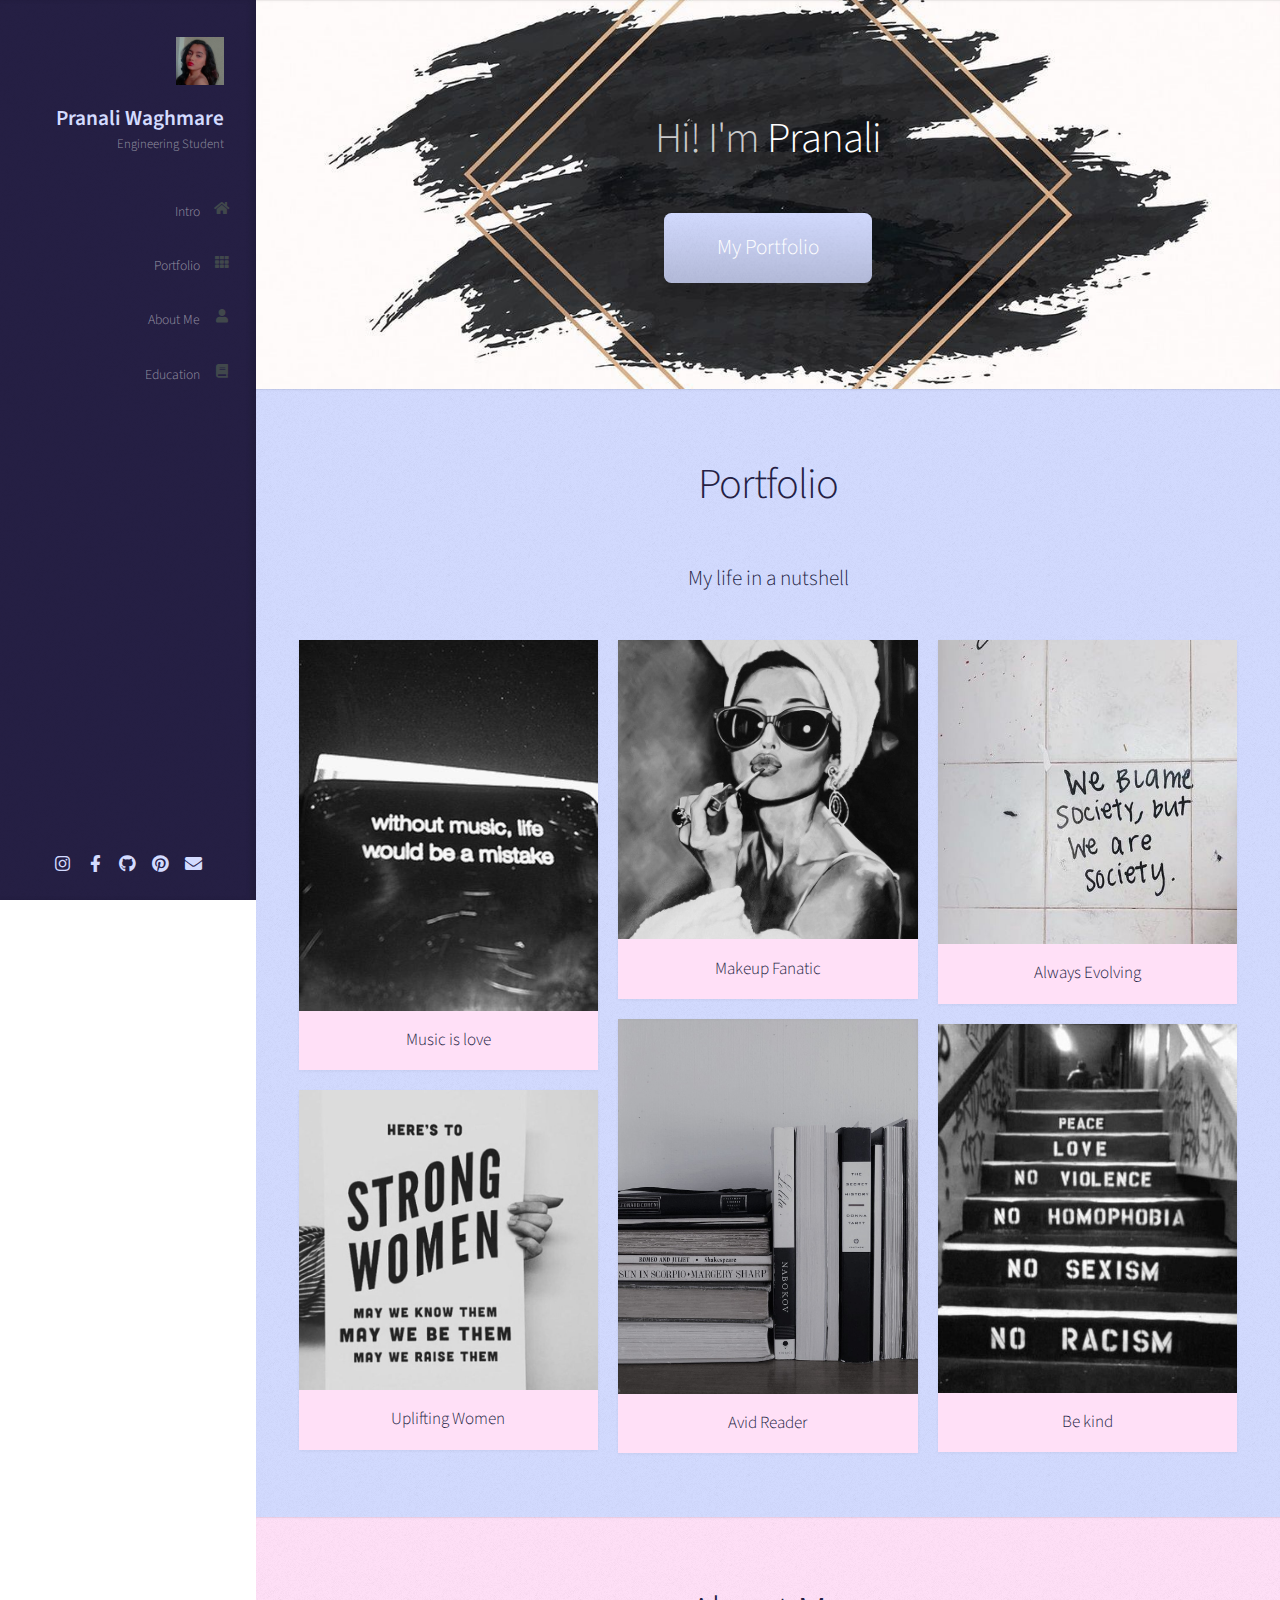
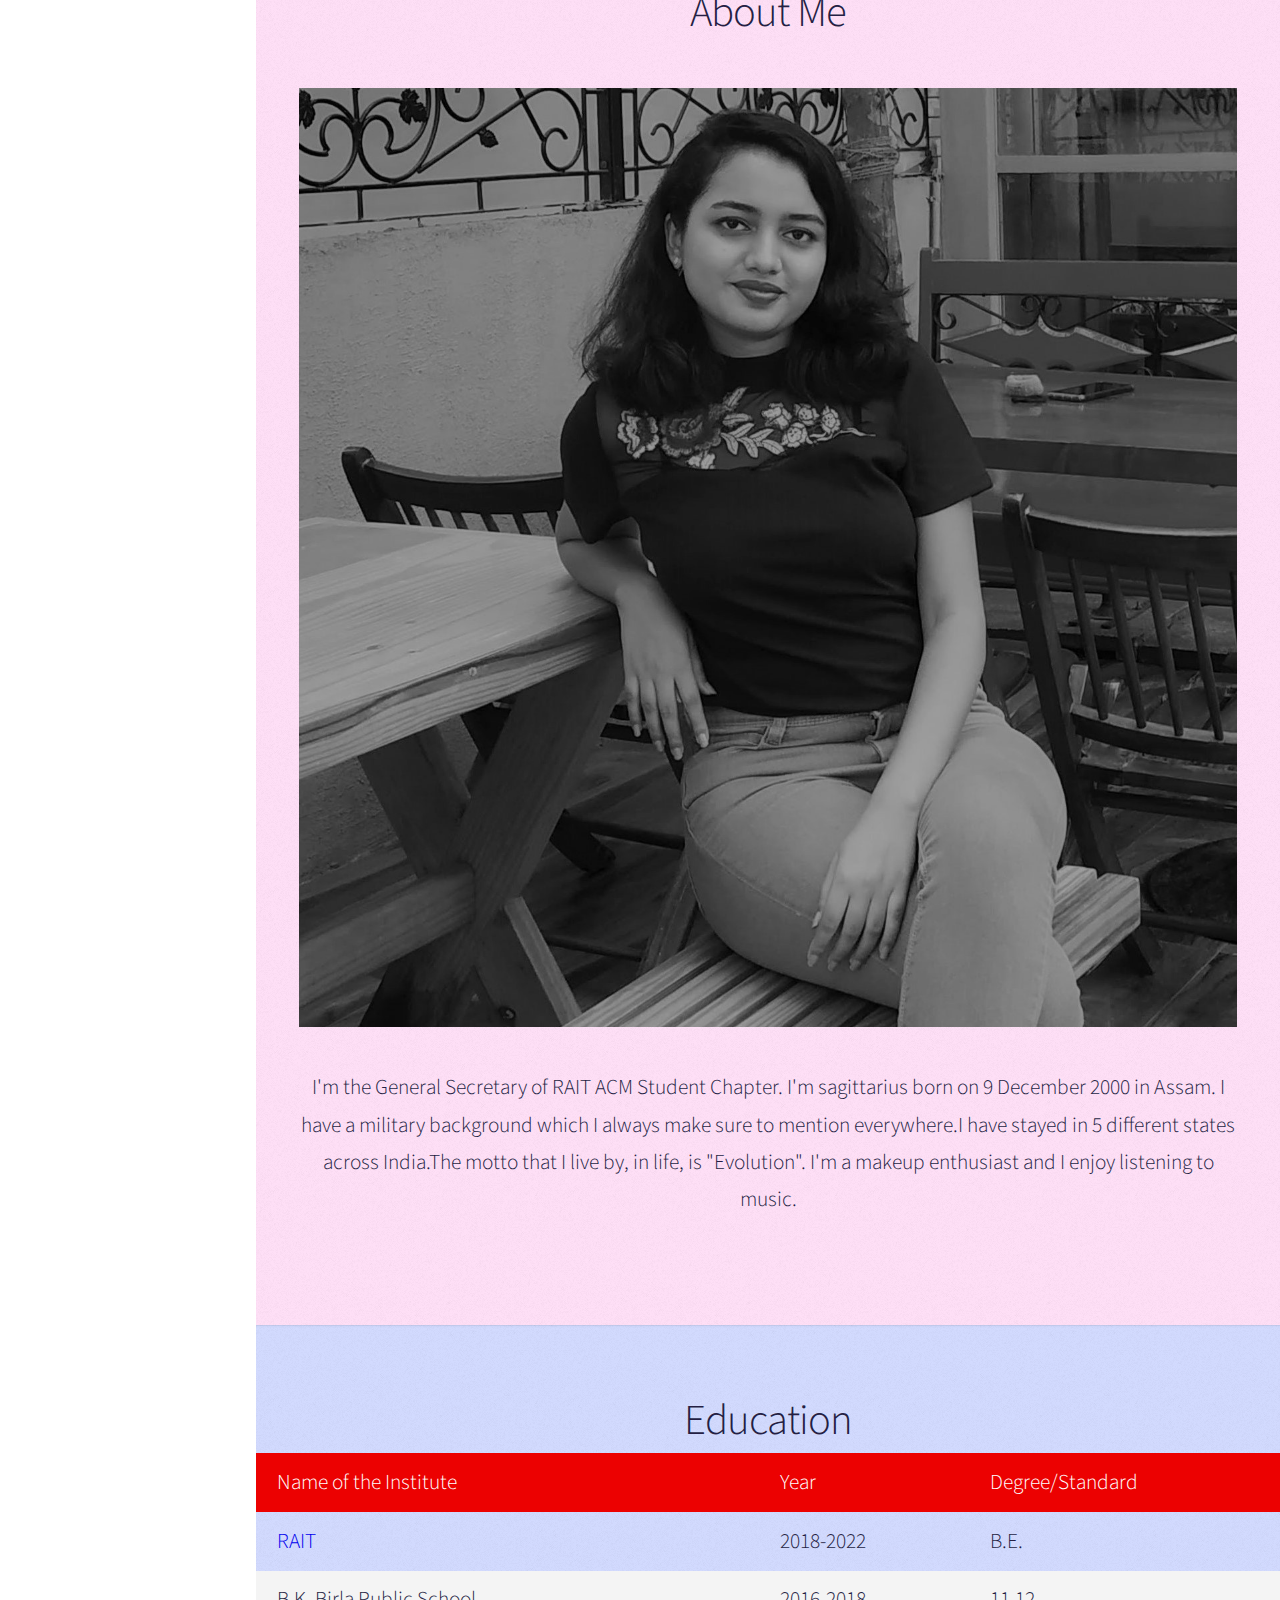
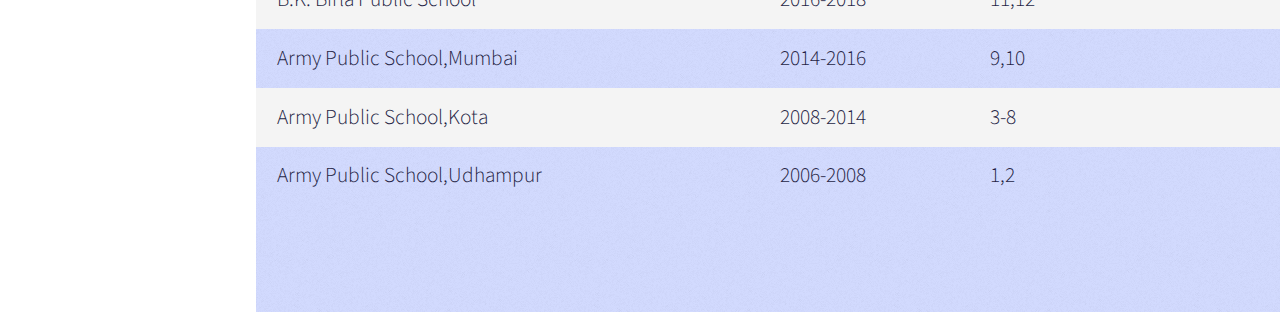
==== commit b06c105c: "Rename myversion.html to index.html" ====
--- a/index.html
+++ b/index.html
@@ -1,208 +1,220 @@
 <!DOCTYPE HTML>
-<!--
-	Prologue by HTML5 UP
-	html5up.net | @ajlkn
-	Free for personal and commercial use under the CCA 3.0 license (html5up.net/license)
--->
 <html>
-	<head>
-		<title>Prologue by HTML5 UP</title>
-		<meta charset="utf-8" />
-		<meta name="viewport" content="width=device-width, initial-scale=1, user-scalable=no" />
-		<link rel="stylesheet" href="assets/css/main.css" />
-	</head>
-	<body class="is-preload">
-
-		<!-- Header -->
-			<div id="header">
-
-				<div class="top">
-
-					<!-- Logo -->
-						<div id="logo">
-							<span class="image avatar48"><img src="images/avatar.jpg" alt="" /></span>
-							<h1 id="title">Jane Doe</h1>
-							<p>Hyperspace Engineer</p>
-						</div>
-
-					<!-- Nav -->
-						<nav id="nav">
-							<ul>
-								<li><a href="#top" id="top-link"><span class="icon solid fa-home">Intro</span></a></li>
-								<li><a href="#portfolio" id="portfolio-link"><span class="icon solid fa-th">Portfolio</span></a></li>
-								<li><a href="#about" id="about-link"><span class="icon solid fa-user">About Me</span></a></li>
-								<li><a href="#contact" id="contact-link"><span class="icon solid fa-envelope">Contact</span></a></li>
-							</ul>
-						</nav>
-
+
+<head>
+	<title>Pranali's Portfolio</title>
+	<meta charset="utf-8" />
+	<meta name="viewport" content="width=device-width, initial-scale=1, user-scalable=no" />
+	<link rel="stylesheet" href="assets/css/main.css" />
+	<link rel="apple-touch-icon" sizes="180x180" href="favicon/apple-touch-icon.png">
+	<link rel="icon" type="image/png" sizes="32x32" href="favicon/favicon-32x32.png">
+	<link rel="icon" type="image/png" sizes="16x16" href="favicon/favicon-16x16.png">
+	<link rel="manifest" href="favicon/site.webmanifest">
+</head>
+
+<body class="is-preload">
+
+	<!-- Header -->
+	<div id="header">
+
+		<div class="top">
+
+			<!-- Logo -->
+			<div id="logo">
+				<span class="image avatar48"><img src="images/avatar1.jpg" alt="" /></span>
+				<h1 id="title">Pranali Waghmare</h1>
+				<p>Engineering Student</p>
+			</div>
+
+			<!-- Nav -->
+			<nav id="nav">
+				<ul>
+					<li><a href="#top" id="top-link"><span class="icon solid fa-home">Intro</span></a></li>
+					<li><a href="#portfolio" id="portfolio-link"><span class="icon solid fa-th">Portfolio</span></a>
+					</li>
+					<li><a href="#about" id="about-link"><span class="icon solid fa-user">About Me</span></a></li>
+					<li><a href="#education" id="contact-link"><span class="icon solid fa-book">Education</span></a>
+					</li>
+				</ul>
+			</nav>
+
+		</div>
+
+		<div class="bottom">
+
+			<!-- Social Icons -->
+			<ul class="icons">
+				<li><a href="https://www.instagram.com/pranali_waghmare/" class="icon brands fa-instagram"><span
+							class="label">Instagram</span></a></li>
+				<li><a href="https://www.facebook.com/pranali.waghmare.773/" class="icon brands fa-facebook-f"><span
+							class="label">Facebook</span></a></li>
+				<li><a href="https://github.com/Pranali-Waghmare" class="icon brands fa-github"><span
+							class="label">Github</span></a></li>
+				<li><a href="https://in.pinterest.com/pranaliwaghmare/boards/" class="icon brands fa-pinterest"><span
+							class="label">Pinterest</span></a></li>
+				<li><a href="mailto:pranaliwaghmare21@gmail.com" class="icon solid fa-envelope"><span
+							class="label">Email</span></a></li>
+			</ul>
+
+		</div>
+
+	</div>
+
+	<!-- Main -->
+	<div id="main">
+
+		<!-- Intro -->
+		<section id="top" class="one dark cover">
+			<div class="container">
+
+				<header>
+					<h2 class="alt">Hi! I'm <strong>Pranali</strong>
+				</header>
+
+				<footer>
+					<a href="#portfolio" class="button scrolly">My Portfolio</a>
+				</footer>
+
+			</div>
+		</section>
+
+		<!-- Portfolio -->
+		<section id="portfolio" class="two">
+			<div class="container">
+
+				<header>
+					<h2>Portfolio</h2>
+				</header>
+
+				<p>My life in a nutshell</p>
+
+				<div class="row">
+					<div class="col-4 col-12-mobile">
+						<article class="item">
+							<a href="#" class="image fit"><img src="images/pic02.jpg" alt="" /></a>
+							<header>
+								<h3>Music is love</h3>
+							</header>
+						</article>
+						<article class="item">
+							<a href="#" class="image fit"><img src="images/pic03.jpg" alt="" /></a>
+							<header>
+								<h3>Uplifting Women</h3>
+							</header>
+						</article>
+					</div>
+					<div class="col-4 col-12-mobile">
+						<article class="item">
+							<a href="#" class="image fit"><img src="images/pic04.jpg" alt="" /></a>
+							<header>
+								<h3>Makeup Fanatic</h3>
+							</header>
+						</article>
+						<article class="item">
+							<a href="#" class="image fit"><img src="images/pic05.jpg" alt="" /></a>
+							<header>
+								<h3>Avid Reader</h3>
+							</header>
+						</article>
+					</div>
+					<div class="col-4 col-12-mobile">
+						<article class="item">
+							<a href="#" class="image fit"><img src="images/pic06.jpg" alt="" /></a>
+							<header>
+								<h3>Always Evolving</h3>
+							</header>
+						</article>
+						<article class="item">
+							<a href="#" class="image fit"><img src="images/pic07.jpg" alt="" /></a>
+							<header>
+								<h3>Be kind</h3>
+							</header>
+						</article>
+					</div>
 				</div>
 
-				<div class="bottom">
-
-					<!-- Social Icons -->
-						<ul class="icons">
-							<li><a href="#" class="icon brands fa-instagram"><span class="label">Instagram</span></a></li>
-							<li><a href="#" class="icon brands fa-facebook-f"><span class="label">Facebook</span></a></li>
-							<li><a href="#" class="icon brands fa-github"><span class="label">Github</span></a></li>
-							<li><a href="#" class="icon brands fa-dribbble"><span class="label">Dribbble</span></a></li>
-							<li><a href="#" class="icon solid fa-envelope"><span class="label">Email</span></a></li>
-						</ul>
-
-				</div>
-
-			</div>
-
-		<!-- Main -->
-			<div id="main">
-
-				<!-- Intro -->
-					<section id="top" class="one dark cover">
-						<div class="container">
-
-							<header>
-								<h2 class="alt">Hi! I'm <strong>Prologue</strong>, a <a href="http://html5up.net/license">free</a> responsive<br />
-								site template designed by <a href="http://html5up.net">HTML5 UP</a>.</h2>
-								<p>Ligula scelerisque justo sem accumsan diam quis<br />
-								vitae natoque dictum sollicitudin elementum.</p>
-							</header>
-
-							<footer>
-								<a href="#portfolio" class="button scrolly">Magna Aliquam</a>
-							</footer>
-
-						</div>
-					</section>
-
-				<!-- Portfolio -->
-					<section id="portfolio" class="two">
-						<div class="container">
-
-							<header>
-								<h2>Portfolio</h2>
-							</header>
-
-							<p>Vitae natoque dictum etiam semper magnis enim feugiat convallis convallis
-							egestas rhoncus ridiculus in quis risus amet curabitur tempor orci penatibus.
-							Tellus erat mauris ipsum fermentum etiam vivamus eget. Nunc nibh morbi quis
-							fusce hendrerit lacus ridiculus.</p>
-
-							<div class="row">
-								<div class="col-4 col-12-mobile">
-									<article class="item">
-										<a href="#" class="image fit"><img src="images/pic02.jpg" alt="" /></a>
-										<header>
-											<h3>Ipsum Feugiat</h3>
-										</header>
-									</article>
-									<article class="item">
-										<a href="#" class="image fit"><img src="images/pic03.jpg" alt="" /></a>
-										<header>
-											<h3>Rhoncus Semper</h3>
-										</header>
-									</article>
-								</div>
-								<div class="col-4 col-12-mobile">
-									<article class="item">
-										<a href="#" class="image fit"><img src="images/pic04.jpg" alt="" /></a>
-										<header>
-											<h3>Magna Nullam</h3>
-										</header>
-									</article>
-									<article class="item">
-										<a href="#" class="image fit"><img src="images/pic05.jpg" alt="" /></a>
-										<header>
-											<h3>Natoque Vitae</h3>
-										</header>
-									</article>
-								</div>
-								<div class="col-4 col-12-mobile">
-									<article class="item">
-										<a href="#" class="image fit"><img src="images/pic06.jpg" alt="" /></a>
-										<header>
-											<h3>Dolor Penatibus</h3>
-										</header>
-									</article>
-									<article class="item">
-										<a href="#" class="image fit"><img src="images/pic07.jpg" alt="" /></a>
-										<header>
-											<h3>Orci Convallis</h3>
-										</header>
-									</article>
-								</div>
-							</div>
-
-						</div>
-					</section>
-
-				<!-- About Me -->
-					<section id="about" class="three">
-						<div class="container">
-
-							<header>
-								<h2>About Me</h2>
-							</header>
-
-							<a href="#" class="image featured"><img src="images/pic08.jpg" alt="" /></a>
-
-							<p>Tincidunt eu elit diam magnis pretium accumsan etiam id urna. Ridiculus
-							ultricies curae quis et rhoncus velit. Lobortis elementum aliquet nec vitae
-							laoreet eget cubilia quam non etiam odio tincidunt montes. Elementum sem
-							parturient nulla quam placerat viverra mauris non cum elit tempus ullamcorper
-							dolor. Libero rutrum ut lacinia donec curae mus vel quisque sociis nec
-							ornare iaculis.</p>
-
-						</div>
-					</section>
-
-				<!-- Contact -->
-					<section id="contact" class="four">
-						<div class="container">
-
-							<header>
-								<h2>Contact</h2>
-							</header>
-
-							<p>Elementum sem parturient nulla quam placerat viverra
-							mauris non cum elit tempus ullamcorper dolor. Libero rutrum ut lacinia
-							donec curae mus. Eleifend id porttitor ac ultricies lobortis sem nunc
-							orci ridiculus faucibus a consectetur. Porttitor curae mauris urna mi dolor.</p>
-
-							<form method="post" action="#">
-								<div class="row">
-									<div class="col-6 col-12-mobile"><input type="text" name="name" placeholder="Name" /></div>
-									<div class="col-6 col-12-mobile"><input type="text" name="email" placeholder="Email" /></div>
-									<div class="col-12">
-										<textarea name="message" placeholder="Message"></textarea>
-									</div>
-									<div class="col-12">
-										<input type="submit" value="Send Message" />
-									</div>
-								</div>
-							</form>
-
-						</div>
-					</section>
-
-			</div>
-
-		<!-- Footer -->
-			<div id="footer">
-
-				<!-- Copyright -->
-					<ul class="copyright">
-						<li>&copy; Untitled. All rights reserved.</li><li>Design: <a href="http://html5up.net">HTML5 UP</a></li>
-					</ul>
-
-			</div>
-
-		<!-- Scripts -->
-			<script src="assets/js/jquery.min.js"></script>
-			<script src="assets/js/jquery.scrolly.min.js"></script>
-			<script src="assets/js/jquery.scrollex.min.js"></script>
-			<script src="assets/js/browser.min.js"></script>
-			<script src="assets/js/breakpoints.min.js"></script>
-			<script src="assets/js/util.js"></script>
-			<script src="assets/js/main.js"></script>
-
-	</body>
-</html>+			</div>
+		</section>
+
+		<!-- About Me -->
+		<section id="about" class="three">
+			<div class="container">
+
+				<header>
+					<h2>About Me</h2>
+				</header>
+
+				<a href="#" class="image featured"><img src="images/pic08.jpg" alt="Pranali's picture" /></a>
+
+				<p>I'm the General Secretary of RAIT ACM Student Chapter. I'm sagittarius born on 9 December 2000 in
+					Assam. I have a military background which I
+					always make sure to mention everywhere.I have stayed in 5 different states across India.The motto
+					that I live by, in life, is "Evolution". I'm a makeup enthusiast
+					and I enjoy listening to music.
+			</div>
+		</section>
+
+		<!-- Education -->
+		<section id="education" class="four">
+			<h2>Education</h2>
+			<div class="table-wrapper">
+				<table class="fl-table">
+					<thead>
+						<tr>
+							<th>Name of the Institute</th>
+							<th>Year</th>
+							<th>Degree/Standard</th>
+						</tr>
+					</thead>
+					<tbody>
+						<tr>
+							<td> <a href="http://www.dypatil.edu/mumbai/rait/">RAIT</a> </td>
+							<td>2018-2022</td>
+							<td>B.E.</td>
+
+						</tr>
+						<tr>
+							<td>B.K. Birla Public School</td>
+							<td>2016-2018</td>
+							<td>11,12</td>
+
+						</tr>
+						<tr>
+							<td>Army Public School,Mumbai</td>
+							<td>2014-2016</td>
+							<td>9,10</td>
+
+						</tr>
+						<tr>
+							<td>Army Public School,Kota</td>
+							<td>2008-2014</td>
+							<td>3-8</td>
+
+						</tr>
+						<tr>
+							<td>Army Public School,Udhampur</td>
+							<td>2006-2008</td>
+							<td>1,2</td>
+
+						</tr>
+					<tbody>
+				</table>
+			</div>
+
+	</div>
+
+
+	</section>
+
+	<!-- Scripts -->
+	<script src="assets/js/jquery.min.js"></script>
+	<script src="assets/js/jquery.scrolly.min.js"></script>
+	<script src="assets/js/jquery.scrollex.min.js"></script>
+	<script src="assets/js/browser.min.js"></script>
+	<script src="assets/js/breakpoints.min.js"></script>
+	<script src="assets/js/util.js"></script>
+	<script src="assets/js/main.js"></script>
+
+</body>
+
+</html>
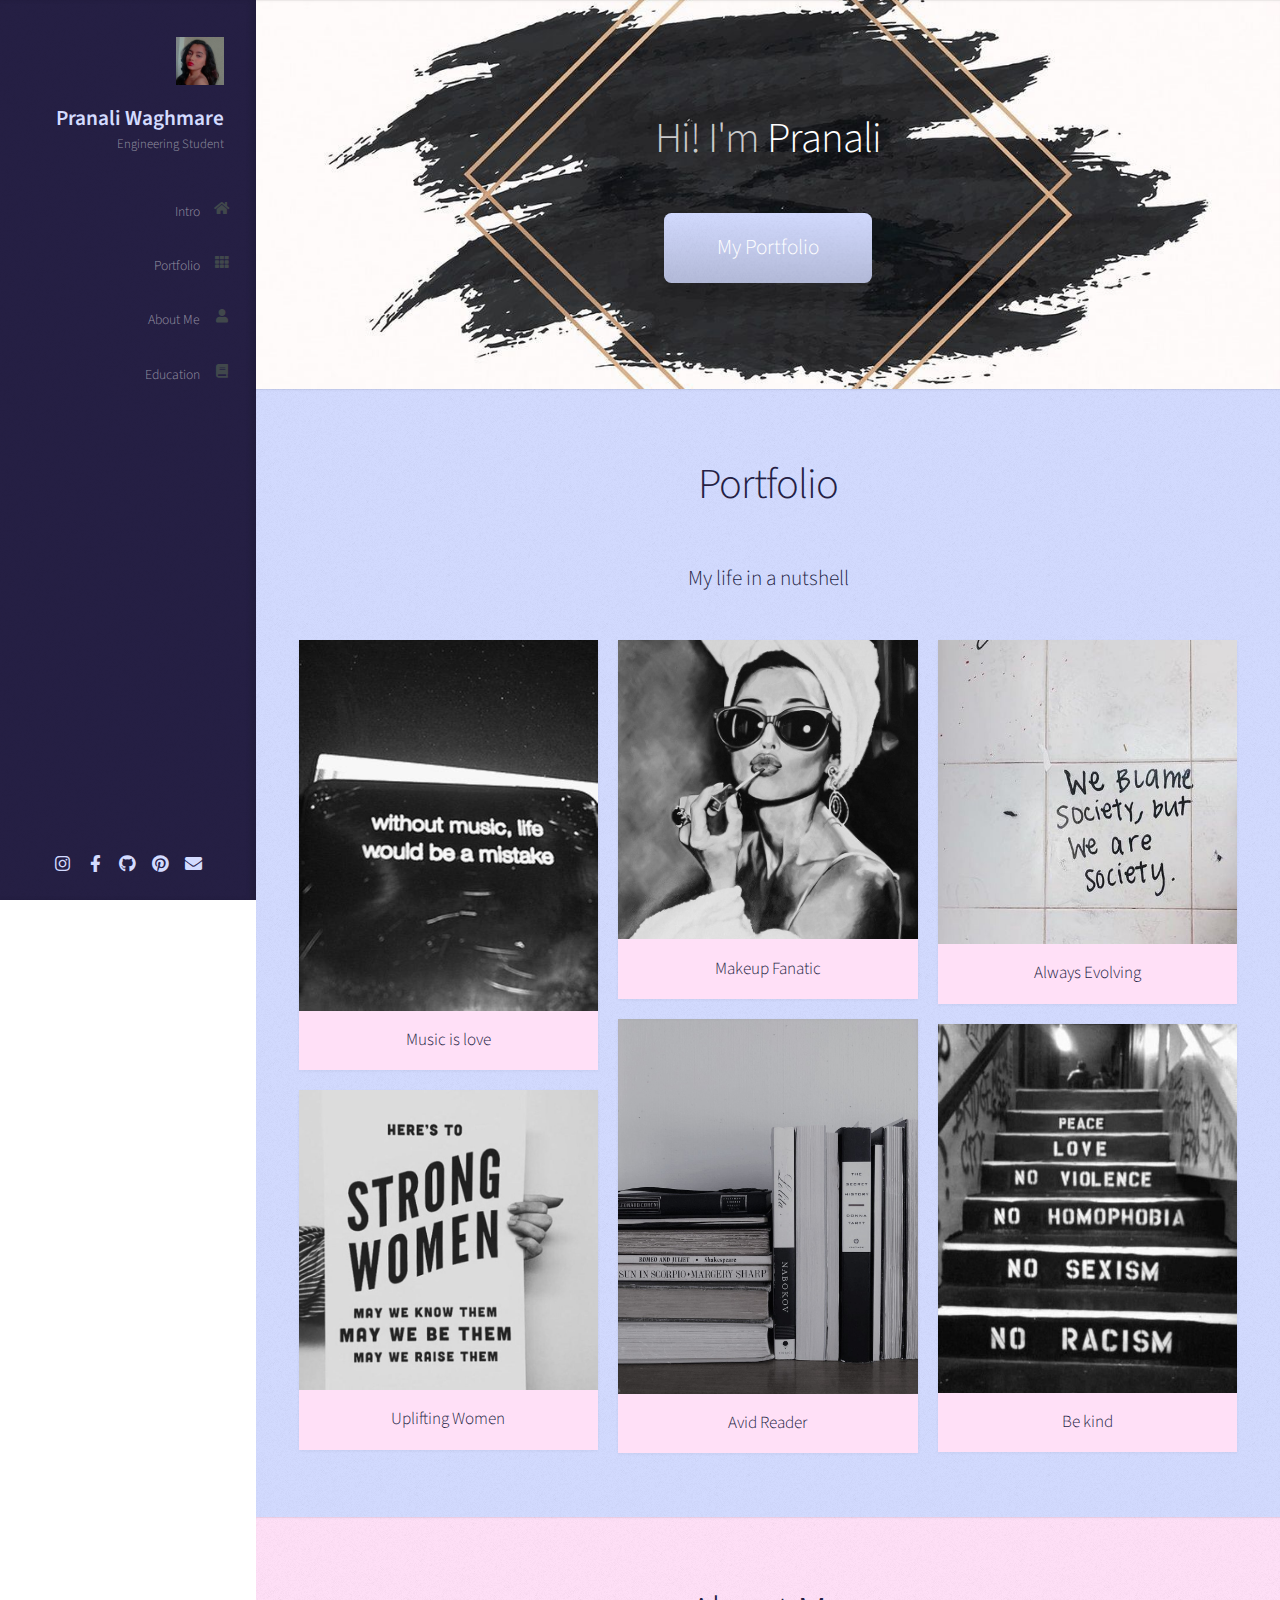
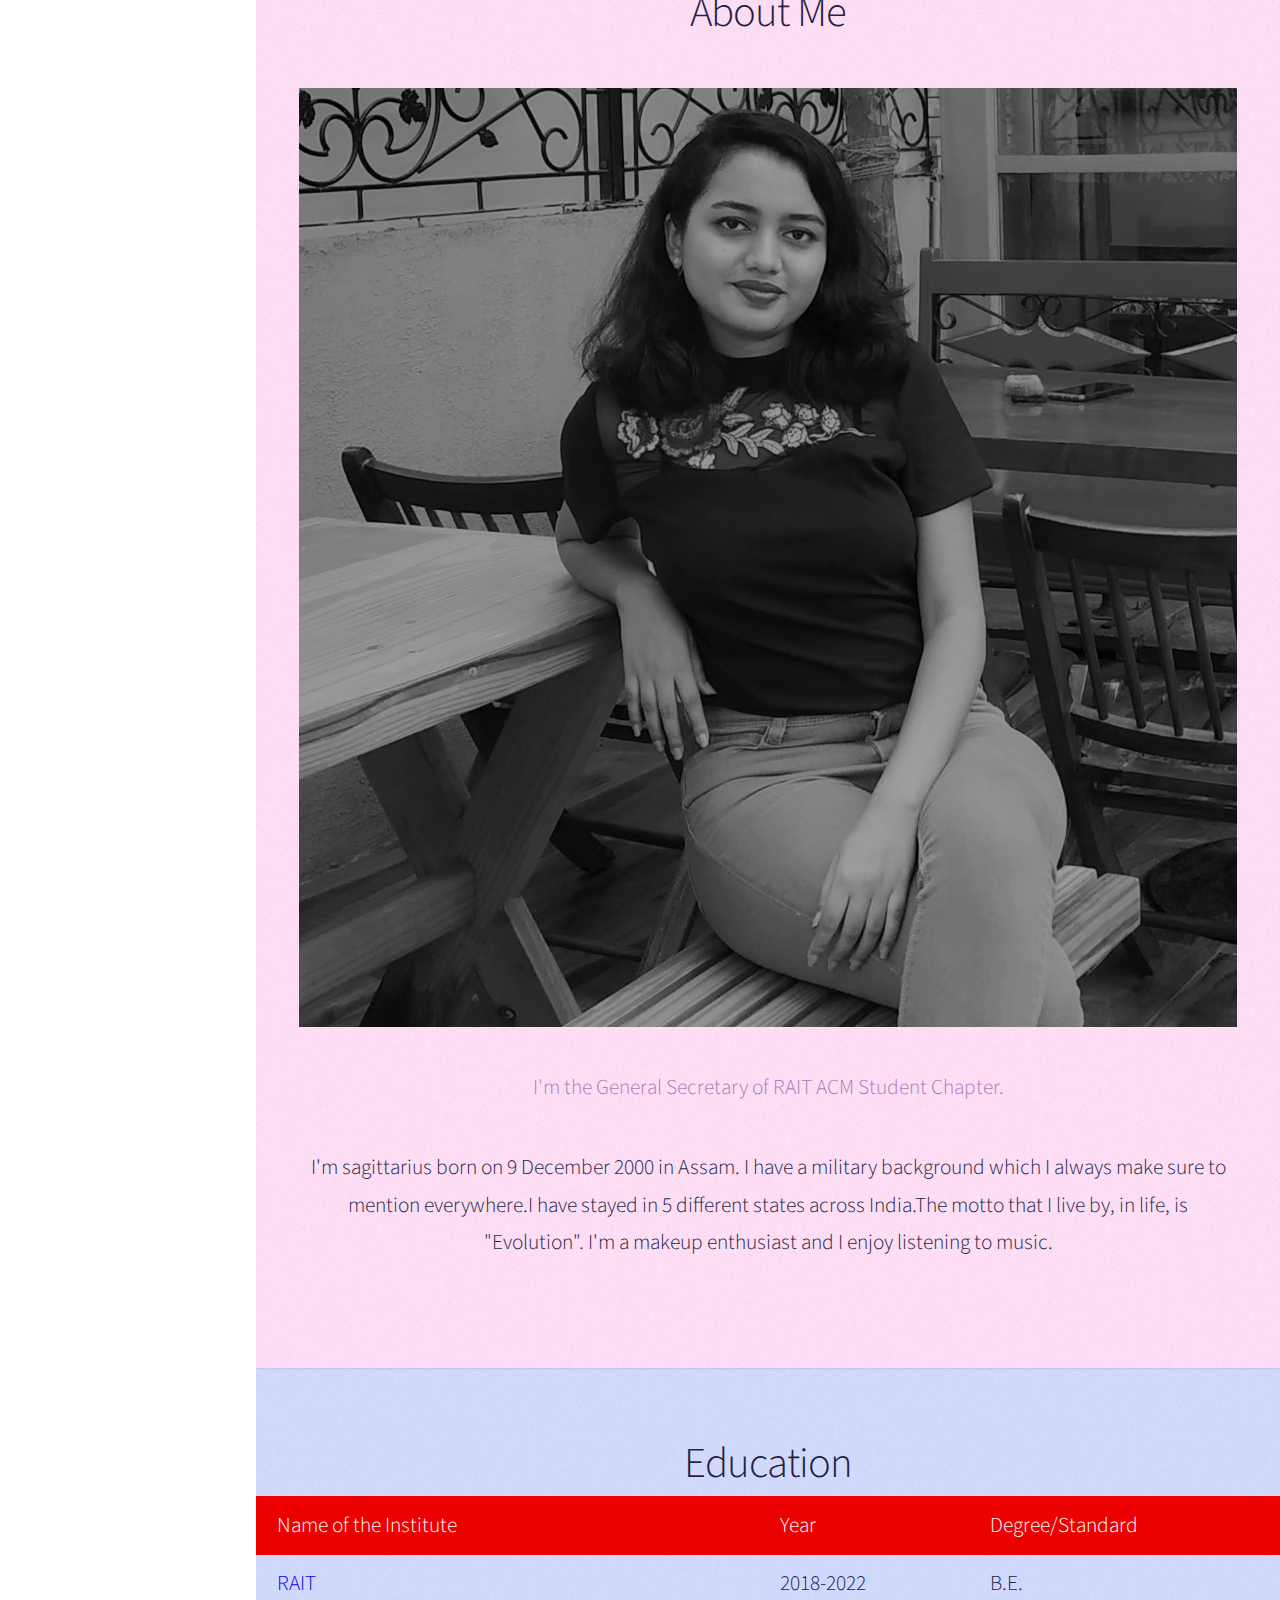
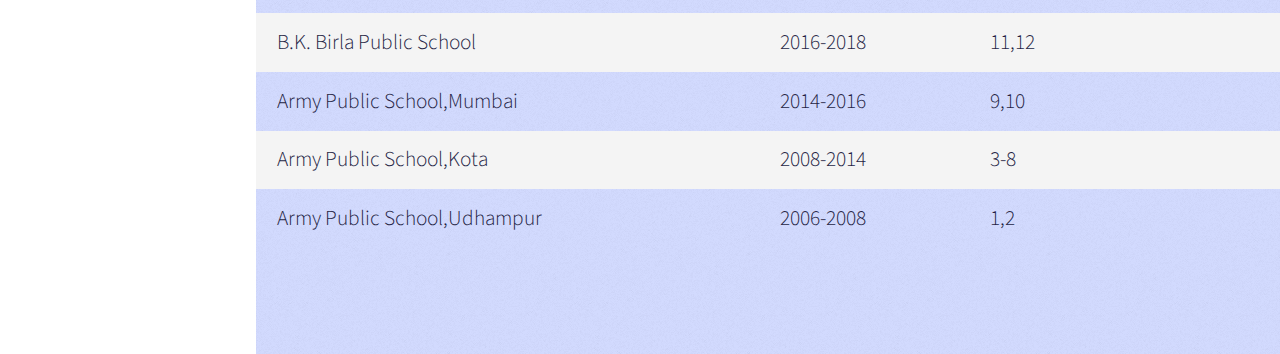
==== commit faad8826: "Update index.html" ====
--- a/index.html
+++ b/index.html
@@ -146,11 +146,12 @@
 
 				<a href="#" class="image featured"><img src="images/pic08.jpg" alt="Pranali's picture" /></a>
 
-				<p>I'm the General Secretary of RAIT ACM Student Chapter. I'm sagittarius born on 9 December 2000 in
+				<p class="second">I'm the General Secretary of RAIT ACM Student Chapter.</p> 
+				<p>I'm sagittarius born on 9 December 2000 in
 					Assam. I have a military background which I
 					always make sure to mention everywhere.I have stayed in 5 different states across India.The motto
 					that I live by, in life, is "Evolution". I'm a makeup enthusiast
-					and I enjoy listening to music.
+					and I enjoy listening to music.</p>
 			</div>
 		</section>
 
--- a/assets/css/main.css
+++ b/assets/css/main.css
@@ -2211,4 +2211,7 @@
 .fl-table thead th {
 	color: #ffffff;
 	background: #ec0101;
-}+}
+.second{
+color: #a37eba;
+}
